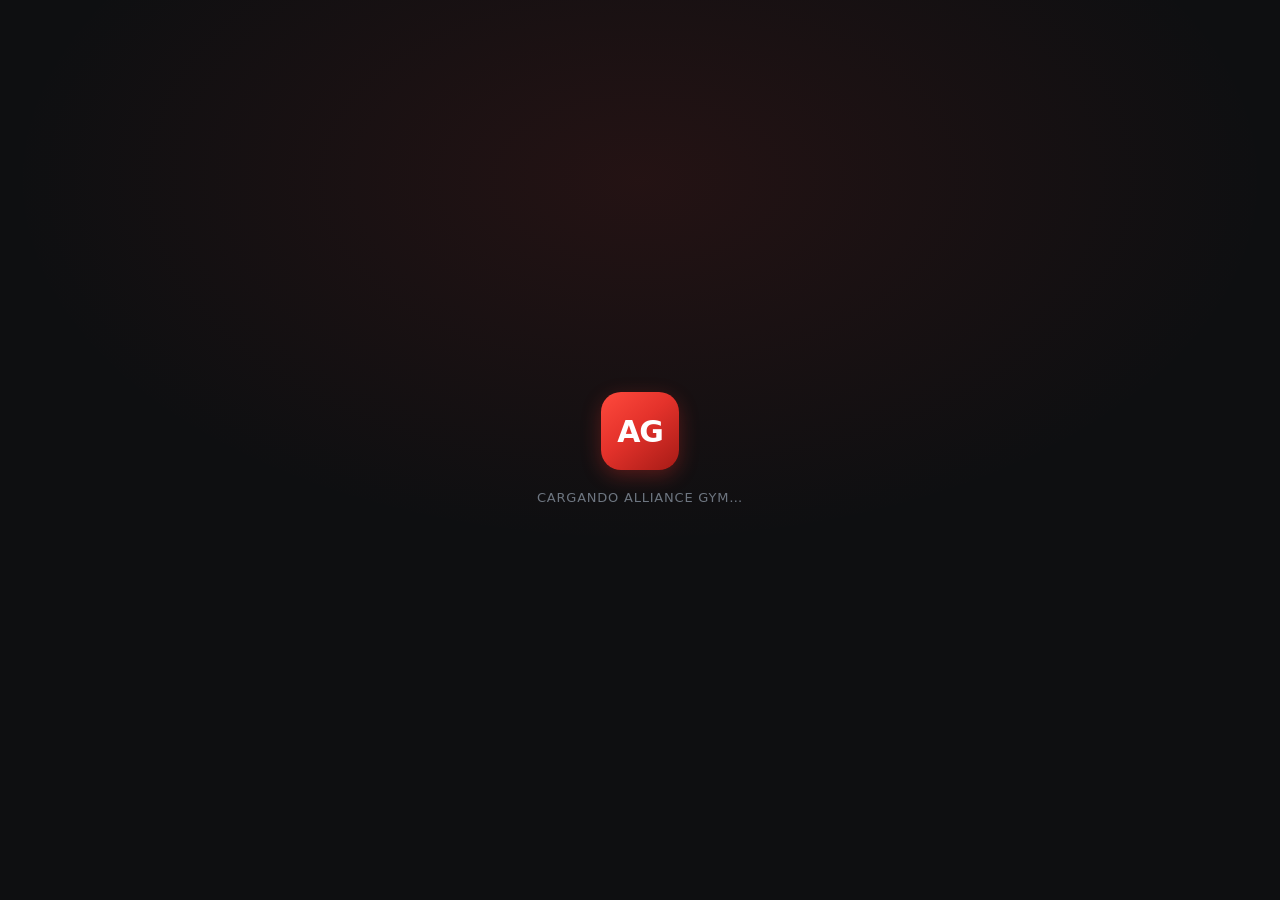
==== index.html @ dfa065f7 "Núcleo del sistema Alliance Gym Base del ecosistema de gestión del gimnasio: - Diseño completo (tema" ====
<!doctype html>
<html lang="es" data-tema="oscuro">
<head>
  <meta charset="utf-8">
  <meta name="viewport" content="width=device-width, initial-scale=1, viewport-fit=cover">
  <meta name="theme-color" content="#111214">
  <meta name="description" content="Sistema de gestión integral para Alliance Gym: socios, coaches, pagos, mediciones, rutinas y nutrición.">
  <title>Alliance Gym · Sistema de Gestión</title>
  <link rel="icon" href="assets/favicon.svg" type="image/svg+xml">
  <link rel="stylesheet" href="css/styles.css">
</head>
<body>

  <!-- Contenedor único: aquí se pinta el login o el shell de la app -->
  <div id="app">
    <div class="boot">
      <div class="boot-logo">AG</div>
      <p>Cargando Alliance Gym…</p>
    </div>
  </div>

  <!-- Capas globales -->
  <div class="toast-wrap" id="toasts" role="status" aria-live="polite"></div>
  <div id="modales"></div>

  <!-- ===== Núcleo ===== -->
  <script src="js/core/utils.js"></script>
  <script src="js/core/icons.js"></script>
  <script src="js/core/calc.js"></script>
  <script src="js/core/charts.js"></script>
  <script src="js/core/db.js"></script>

  <!-- ===== Catálogos ===== -->
  <script src="js/data/exercises.js"></script>
  <script src="js/data/foods.js"></script>
  <script src="js/data/seed.js"></script>

  <!-- ===== Sesión y navegación ===== -->
  <script src="js/core/auth.js"></script>
  <script src="js/core/router.js"></script>

  <!-- ===== Módulos de gestión ===== -->
  <script src="js/modules/socios.js"></script>
  <script src="js/modules/pagos.js"></script>
  <script src="js/modules/mediciones.js"></script>
  <script src="js/modules/ejercicios.js"></script>
  <script src="js/modules/rutinas.js"></script>
  <script src="js/modules/nutricion.js"></script>
  <script src="js/modules/coaches.js"></script>
  <script src="js/modules/calificaciones.js"></script>
  <script src="js/modules/asistencia.js"></script>
  <script src="js/modules/clases.js"></script>
  <script src="js/modules/avisos.js"></script>
  <script src="js/modules/reportes.js"></script>
  <script src="js/modules/config.js"></script>

  <!-- ===== Paneles por rol ===== -->
  <script src="js/views/login.js"></script>
  <script src="js/views/socio_inicio.js"></script>
  <script src="js/views/socio_progreso.js"></script>
  <script src="js/views/socio_rutina.js"></script>
  <script src="js/views/socio_nutricion.js"></script>
  <script src="js/views/socio_pagos.js"></script>
  <script src="js/views/socio_calificar.js"></script>
  <script src="js/views/socio_perfil.js"></script>
  <script src="js/views/coach.js"></script>
  <script src="js/views/director.js"></script>

  <!-- ===== Arranque ===== -->
  <script src="js/app.js"></script>
</body>
</html>
---- css/styles.css ----
@charset "UTF-8";
/* =============================================================================
   ALLIANCE GYM — Hoja de estilos única del sistema
   -----------------------------------------------------------------------------
   Identidad: escudo negro/carbón con rojo intenso y tipografía condensada.
   Sin fuentes remotas, sin @import, sin URLs externas: todo autocontenido
   para que la app funcione abriendo index.html con doble clic (file://).

   Índice
     01. Reset y cimientos
     02. Variables de tema (oscuro / claro)
     03. Tipografía base y accesibilidad
     04. Barras de desplazamiento y selección
     05. Pantalla de arranque (.boot)
     06. Shell: sidebar, topbar, contenido
     07. Pantalla de acceso (login)
     08. Layout de página y grillas
     09. Tarjetas
     10. KPIs
     11. Botones
     12. Formularios
     13. Tablas
     14. Insignias, chips y píldoras
     15. Avatares
     16. Pestañas
     17. Progreso: barras y anillos
     18. Listas
     19. Estados: vacío, cargando, esqueleto
     20. Modales
     21. Notificaciones flotantes (toasts)
     22. Estrellas de calificación
     23. Línea de tiempo
     24. Tarjetas seleccionables (radio-cards)
     25. Gráficas SVG
     26. Utilidades
     27. Adaptación a pantallas pequeñas
     28. Impresión
     29. Movimiento reducido
   ============================================================================= */


/* =============================================================================
   01. RESET Y CIMIENTOS
   ============================================================================= */

*,
*::before,
*::after { box-sizing: border-box; }

html {
  -webkit-text-size-adjust: 100%;
  text-size-adjust: 100%;
  scroll-behavior: smooth;
}

body,
h1, h2, h3, h4, h5, h6,
p, figure, blockquote, dl, dd,
ul, ol, fieldset, legend {
  margin: 0;
  padding: 0;
}

ul, ol { list-style: none; }

img, svg, video, canvas {
  display: block;
  max-width: 100%;
}

button, input, select, textarea {
  font: inherit;
  color: inherit;
}

button { background: none; border: 0; }

a { color: inherit; text-decoration: none; }

table { border-collapse: collapse; border-spacing: 0; }

fieldset { border: 0; }

hr {
  border: 0;
  border-top: 1px solid var(--borde);
  margin: 16px 0;
}


/* =============================================================================
   02. VARIABLES DE TEMA
   ============================================================================= */

:root {
  /* --- Marca --- */
  --rojo:          #E4322B;
  --rojo-2:        #FF4A3D;
  --rojo-oscuro:   #A61B16;
  --rojo-rgb:      228, 50, 43;
  --acento:        #E4322B;

  /* --- Superficies (tema oscuro) --- */
  --negro:         #0E0F11;
  --carbon:        #16181C;
  --carbon-2:      #1A1D22;
  --panel:         #1D2025;
  --panel-2:       #24272E;

  /* --- Bordes --- */
  --borde:         #2B2F36;
  --borde-2:       #3A404A;

  /* --- Texto --- */
  --texto:         #F2F3F5;
  --texto-2:       #A8AEB8;
  --texto-3:       #6E7681;

  /* --- Semánticos --- */
  --ok:            #22C55E;
  --warn:          #F59E0B;
  --error:         #EF4444;
  --info:          #3B82F6;

  /* --- Tintes suaves (fondos de badges, filas, avisos) --- */
  --ok-bg:         rgba(34, 197, 94, .14);
  --warn-bg:       rgba(245, 158, 11, .14);
  --error-bg:      rgba(239, 68, 68, .14);
  --info-bg:       rgba(59, 130, 246, .14);
  --rojo-bg:       rgba(228, 50, 43, .14);
  --neutro-bg:     rgba(168, 174, 184, .12);

  /* --- Sombras --- */
  --sombra:        0 1px 2px rgba(0, 0, 0, .30), 0 4px 14px rgba(0, 0, 0, .28);
  --sombra-lg:     0 8px 24px rgba(0, 0, 0, .38), 0 24px 60px rgba(0, 0, 0, .46);
  --sombra-rojo:   0 6px 20px rgba(228, 50, 43, .32);

  /* --- Formas --- */
  --radio:         14px;
  --radio-sm:      10px;
  --radio-lg:      20px;
  --radio-full:    999px;

  /* --- Movimiento --- */
  --trans:         180ms cubic-bezier(.4, 0, .2, 1);
  --trans-lento:   320ms cubic-bezier(.4, 0, .2, 1);

  /* --- Medidas del shell --- */
  --sidebar-w:     250px;
  --topbar-h:      62px;
  --pad-vista:     24px;

  /* --- Tipografías (100% locales) --- */
  --fuente: system-ui, -apple-system, "Segoe UI", Roboto, "Helvetica Neue",
            Arial, "Noto Sans", sans-serif;
  --fuente-mono: ui-monospace, "Cascadia Mono", "Segoe UI Mono", Consolas,
            "Roboto Mono", "SFMono-Regular", Menlo, monospace;

  /* --- Paleta para gráficas SVG (AG.Charts) --- */
  --grid:          rgba(168, 174, 184, .16);
  --eje:           #6E7681;
  --chart-1:       #E4322B;
  --chart-2:       #3B82F6;
  --chart-3:       #22C55E;
  --chart-4:       #F59E0B;
  --chart-5:       #A855F7;
  --chart-6:       #06B6D4;
  --chart-7:       #EC4899;
  --chart-8:       #84CC16;

  color-scheme: dark;
}

/* ------------------------- Tema claro ------------------------- */
[data-tema="claro"] {
  --rojo:          #E4322B;
  --rojo-2:        #FF4A3D;
  --rojo-oscuro:   #A61B16;
  --acento:        #D42921;

  --negro:         #EDEFF3;   /* fondo general de la aplicación */
  --carbon:        #FFFFFF;   /* sidebar y topbar */
  --carbon-2:      #F5F6F8;   /* superficies de hover */
  --panel:         #FFFFFF;   /* tarjetas */
  --panel-2:       #F5F6F8;   /* superficies anidadas e inputs */

  --borde:         #DEE2E9;
  --borde-2:       #C3CAD5;

  --texto:         #14161A;
  --texto-2:       #545C68;
  --texto-3:       #838C99;

  --ok:            #16A34A;
  --warn:          #C2740B;
  --error:         #DC2626;
  --info:          #2563EB;

  --ok-bg:         rgba(22, 163, 74, .12);
  --warn-bg:       rgba(194, 116, 11, .13);
  --error-bg:      rgba(220, 38, 38, .11);
  --info-bg:       rgba(37, 99, 235, .11);
  --rojo-bg:       rgba(228, 50, 43, .10);
  --neutro-bg:     rgba(84, 92, 104, .09);

  --sombra:        0 1px 2px rgba(16, 22, 34, .06), 0 4px 14px rgba(16, 22, 34, .07);
  --sombra-lg:     0 10px 26px rgba(16, 22, 34, .12), 0 26px 60px rgba(16, 22, 34, .14);
  --sombra-rojo:   0 6px 18px rgba(228, 50, 43, .26);

  /* Forma y movimiento: idénticos al tema oscuro, se declaran para que el
     contrato quede completo en ambos temas. */
  --radio:         14px;
  --radio-sm:      10px;
  --radio-lg:      20px;
  --radio-full:    999px;
  --trans:         180ms cubic-bezier(.4, 0, .2, 1);
  --trans-lento:   320ms cubic-bezier(.4, 0, .2, 1);

  --grid:          rgba(20, 22, 26, .10);
  --eje:           #838C99;
  --chart-1:       #E4322B;
  --chart-2:       #2563EB;
  --chart-3:       #16A34A;
  --chart-4:       #C2740B;
  --chart-5:       #9333EA;
  --chart-6:       #0891B2;
  --chart-7:       #DB2777;
  --chart-8:       #65A30D;

  color-scheme: light;
}


/* =============================================================================
   03. TIPOGRAFÍA BASE Y ACCESIBILIDAD
   ============================================================================= */

html, body { height: 100%; }

body {
  font-family: var(--fuente);
  font-size: 14px;
  line-height: 1.5;
  color: var(--texto);
  background: var(--negro);
  -webkit-font-smoothing: antialiased;
  -moz-osx-font-smoothing: grayscale;
  overflow-wrap: break-word;
  transition: background var(--trans), color var(--trans);
}

h1, h2, h3, h4, h5, h6 {
  font-weight: 800;
  letter-spacing: -.02em;
  line-height: 1.2;
  color: var(--texto);
}

h1 { font-size: 26px; }
h2 { font-size: 21px; }
h3 { font-size: 17px; }
h4 { font-size: 15px; }
h5 { font-size: 13px; }
h6 { font-size: 12px; }

b, strong { font-weight: 700; }

small { font-size: 12px; }

code, kbd, pre, samp { font-family: var(--fuente-mono); font-size: .92em; }

kbd {
  background: var(--panel-2);
  border: 1px solid var(--borde);
  border-bottom-width: 2px;
  border-radius: 6px;
  padding: 1px 6px;
  font-size: 11px;
}

/* Enfoque accesible visible en todo elemento interactivo */
:focus { outline: none; }

:focus-visible {
  outline: 2px solid var(--rojo-2);
  outline-offset: 2px;
  border-radius: 4px;
}

.btn:focus-visible,
.btn-icono:focus-visible,
.nav-item:focus-visible,
.tab:focus-visible,
.chip:focus-visible,
.list-item:focus-visible,
.radio-card:focus-within {
  outline: 2px solid var(--rojo-2);
  outline-offset: 2px;
}

.input:focus-visible,
.select:focus-visible,
.textarea:focus-visible { outline: none; }

/* Salto al contenido para lectores de pantalla */
.solo-lectores {
  position: absolute !important;
  width: 1px; height: 1px;
  padding: 0; margin: -1px;
  overflow: hidden;
  clip: rect(0, 0, 0, 0);
  white-space: nowrap;
  border: 0;
}


/* =============================================================================
   04. BARRAS DE DESPLAZAMIENTO Y SELECCIÓN
   ============================================================================= */

* {
  scrollbar-width: thin;
  scrollbar-color: var(--borde-2) transparent;
}

::-webkit-scrollbar { width: 10px; height: 10px; }
::-webkit-scrollbar-track { background: transparent; }

::-webkit-scrollbar-thumb {
  background: var(--borde-2);
  border-radius: var(--radio-full);
  border: 2px solid transparent;
  background-clip: padding-box;
}

::-webkit-scrollbar-thumb:hover {
  background: var(--texto-3);
  background-clip: padding-box;
}

::-webkit-scrollbar-corner { background: transparent; }

::selection {
  background: rgba(var(--rojo-rgb), .38);
  color: #fff;
}

::placeholder { color: var(--texto-3); opacity: 1; }


/* =============================================================================
   05. PANTALLA DE ARRANQUE
   ============================================================================= */

.boot {
  min-height: 100vh;
  display: flex;
  flex-direction: column;
  align-items: center;
  justify-content: center;
  gap: 18px;
  background:
    radial-gradient(900px 520px at 50% 20%, rgba(var(--rojo-rgb), .10), transparent 70%),
    var(--negro);
  color: var(--texto-2);
}

.boot p {
  font-size: 13px;
  letter-spacing: .06em;
  text-transform: uppercase;
  color: var(--texto-3);
  animation: pulso 1.6s ease-in-out infinite;
}

.boot-logo {
  width: 78px;
  height: 78px;
  display: grid;
  place-items: center;
  border-radius: var(--radio-lg);
  background: linear-gradient(140deg, var(--rojo-2), var(--rojo) 45%, var(--rojo-oscuro));
  color: #fff;
  font-size: 30px;
  font-weight: 800;
  letter-spacing: -.04em;
  box-shadow: var(--sombra-rojo);
  position: relative;
  overflow: hidden;
}

.boot-logo::after {
  content: '';
  position: absolute;
  inset: 0;
  background: linear-gradient(115deg, transparent 42%, rgba(255, 255, 255, .28) 50%, transparent 58%);
  transform: translateX(-120%);
  animation: brillo 2.2s ease-in-out infinite;
}

@keyframes pulso {
  0%, 100% { opacity: .55; }
  50%      { opacity: 1; }
}

@keyframes brillo {
  0%   { transform: translateX(-120%); }
  60%  { transform: translateX(120%); }
  100% { transform: translateX(120%); }
}


/* =============================================================================
   06. SHELL: SIDEBAR + TOPBAR + CONTENIDO
   ============================================================================= */

#app { min-height: 100vh; }

.app-shell { display: block; }

.shell {
  min-height: 100vh;
  background: var(--negro);
}

/* ---------------------------- Sidebar ---------------------------- */

.sidebar {
  position: fixed;
  inset: 0 auto 0 0;
  width: var(--sidebar-w);
  z-index: 60;
  display: flex;
  flex-direction: column;
  background: var(--carbon);
  border-right: 1px solid var(--borde);
  transition: transform var(--trans-lento);
}

.sidebar::after {
  /* Filo rojo tenue que refuerza la marca */
  content: '';
  position: absolute;
  top: 0; right: -1px; bottom: 0;
  width: 2px;
  background: linear-gradient(180deg, var(--rojo) 0%, transparent 38%);
  opacity: .65;
  pointer-events: none;
}

.sidebar-logo {
  display: flex;
  align-items: center;
  gap: 11px;
  padding: 16px 16px 15px;
  min-height: var(--topbar-h);
  border-bottom: 1px solid var(--borde);
}

.logo-escudo {
  flex: 0 0 auto;
  width: 42px;
  height: 42px;
  display: grid;
  place-items: center;
  border-radius: 12px;
  background: linear-gradient(140deg, var(--rojo-2), var(--rojo) 48%, var(--rojo-oscuro));
  color: #fff;
  box-shadow: var(--sombra-rojo);
  position: relative;
  overflow: hidden;
}

.logo-escudo::before {
  content: '';
  position: absolute;
  inset: 0;
  background: linear-gradient(120deg, transparent 55%, rgba(0, 0, 0, .22) 100%);
}

.logo-escudo svg { position: relative; z-index: 1; }
.logo-escudo svg path,
.logo-escudo svg circle,
.logo-escudo svg rect { stroke: currentColor; }

.logo-txt { min-width: 0; display: flex; flex-direction: column; }

.logo-txt b {
  display: block;
  font-size: 15px;
  font-weight: 800;
  letter-spacing: .02em;
  text-transform: uppercase;
  color: var(--texto);
  white-space: nowrap;
  overflow: hidden;
  text-overflow: ellipsis;
}

.logo-txt span {
  display: block;
  font-size: 10.5px;
  letter-spacing: .10em;
  text-transform: uppercase;
  color: var(--texto-3);
  white-space: nowrap;
  overflow: hidden;
  text-overflow: ellipsis;
}

/* ------------------------------ Navegación ------------------------------ */

.nav {
  flex: 1 1 auto;
  min-height: 0;
  overflow-y: auto;
  overscroll-behavior: contain;
  padding: 12px 10px 18px;
  display: flex;
  flex-direction: column;
  gap: 2px;
}

.nav-grupo {
  margin: 14px 0 6px;
  padding: 0 8px;
  font-size: 10px;
  font-weight: 800;
  letter-spacing: .14em;
  text-transform: uppercase;
  color: var(--texto-3);
}

.nav-grupo:first-child { margin-top: 2px; }

.nav-item {
  display: flex;
  align-items: center;
  gap: 11px;
  padding: 9px 11px;
  border-radius: var(--radio-sm);
  color: var(--texto-2);
  font-size: 13.5px;
  font-weight: 600;
  cursor: pointer;
  position: relative;
  transition: background var(--trans), color var(--trans);
}

.nav-item svg {
  flex: 0 0 auto;
  width: 19px;
  height: 19px;
  opacity: .85;
  transition: opacity var(--trans), color var(--trans);
}

.nav-item span,
.nav-item .nav-txt {
  min-width: 0;
  overflow: hidden;
  text-overflow: ellipsis;
  white-space: nowrap;
}

.nav-item:hover {
  background: var(--carbon-2);
  color: var(--texto);
}

.nav-item:hover svg { opacity: 1; }

.nav-item.active {
  background: linear-gradient(90deg, rgba(var(--rojo-rgb), .20), rgba(var(--rojo-rgb), .05));
  color: var(--texto);
}

.nav-item.active svg { color: var(--rojo-2); opacity: 1; }

.nav-item.active::before {
  content: '';
  position: absolute;
  left: -10px;
  top: 50%;
  transform: translateY(-50%);
  width: 3px;
  height: 22px;
  border-radius: 0 3px 3px 0;
  background: var(--rojo);
}

.nav-item .nav-contador {
  margin-left: auto;
  min-width: 20px;
  height: 19px;
  padding: 0 6px;
  border-radius: var(--radio-full);
  background: var(--rojo);
  color: #fff;
  font-size: 10.5px;
  font-weight: 800;
  display: inline-grid;
  place-items: center;
}

/* -------------------------- Pie del sidebar -------------------------- */

.sidebar-pie {
  flex: 0 0 auto;
  padding: 12px;
  border-top: 1px solid var(--borde);
  background: var(--carbon);
  display: flex;
  flex-direction: column;
  gap: 10px;
}

.sidebar-user {
  display: flex;
  align-items: center;
  gap: 10px;
  padding: 8px;
  border-radius: var(--radio-sm);
  background: var(--panel-2);
  border: 1px solid var(--borde);
}

.su-txt { min-width: 0; display: flex; flex-direction: column; line-height: 1.3; }

.su-txt b {
  font-size: 13px;
  font-weight: 700;
  color: var(--texto);
  white-space: nowrap;
  overflow: hidden;
  text-overflow: ellipsis;
}

.su-txt span {
  font-size: 10.5px;
  letter-spacing: .08em;
  text-transform: uppercase;
  color: var(--texto-3);
  white-space: nowrap;
  overflow: hidden;
  text-overflow: ellipsis;
}

/* ------------------------------- Principal ------------------------------- */

.principal {
  margin-left: var(--sidebar-w);
  min-height: 100vh;
  min-width: 0;
  display: flex;
  flex-direction: column;
  background: var(--negro);
}

.topbar {
  position: sticky;
  top: 0;
  z-index: 40;
  min-height: var(--topbar-h);
  display: flex;
  align-items: center;
  gap: 12px;
  padding: 0 var(--pad-vista);
  background: color-mix(in srgb, var(--carbon) 88%, transparent);
  backdrop-filter: saturate(160%) blur(12px);
  -webkit-backdrop-filter: saturate(160%) blur(12px);
  border-bottom: 1px solid var(--borde);
}

@supports not (background: color-mix(in srgb, red 50%, blue)) {
  .topbar { background: var(--carbon); }
}

.topbar-titulo {
  flex: 1 1 auto;
  min-width: 0;
  font-size: 17px;
  font-weight: 800;
  letter-spacing: -.015em;
  color: var(--texto);
  white-space: nowrap;
  overflow: hidden;
  text-overflow: ellipsis;
}

.topbar-acciones {
  flex: 0 0 auto;
  display: flex;
  align-items: center;
  gap: 6px;
}

.topbar-user {
  display: flex;
  align-items: center;
  margin-left: 4px;
  padding-left: 10px;
  border-left: 1px solid var(--borde);
}

.punto-notif {
  position: absolute;
  top: 7px;
  right: 7px;
  width: 8px;
  height: 8px;
  border-radius: 50%;
  background: var(--rojo);
  box-shadow: 0 0 0 2px var(--carbon);
  animation: latido 2s ease-in-out infinite;
}

@keyframes latido {
  0%, 100% { transform: scale(1);    opacity: 1; }
  50%      { transform: scale(1.25); opacity: .75; }
}

.contenido {
  flex: 1 1 auto;
  min-width: 0;
  padding: 20px var(--pad-vista) 56px;
  animation: entradaVista 260ms ease both;
}

@keyframes entradaVista {
  from { opacity: 0; transform: translateY(8px); }
  to   { opacity: 1; transform: none; }
}

/* ------------------------------- Backdrop ------------------------------- */

.backdrop-nav {
  position: fixed;
  inset: 0;
  z-index: 55;
  background: rgba(0, 0, 0, .58);
  backdrop-filter: blur(2px);
  -webkit-backdrop-filter: blur(2px);
  opacity: 0;
  visibility: hidden;
  transition: opacity var(--trans), visibility var(--trans);
}

.backdrop-nav.visible { opacity: 1; visibility: visible; }


/* =============================================================================
   07. PANTALLA DE ACCESO (LOGIN)
   ============================================================================= */

.app-login { min-height: 100vh; }

.login-wrap {
  min-height: 100vh;
  display: grid;
  grid-template-columns: minmax(0, 1fr) minmax(0, 1fr);
  background: var(--negro);
}

/* --- Columna del formulario --- */
.login-panel {
  display: flex;
  flex-direction: column;
  justify-content: center;
  gap: 22px;
  padding: 48px clamp(20px, 6vw, 72px);
  background:
    radial-gradient(700px 420px at 15% 0%, rgba(var(--rojo-rgb), .10), transparent 65%),
    var(--carbon);
  overflow-y: auto;
}

.login-brand {
  display: flex;
  align-items: center;
  gap: 13px;
}

.login-emblema {
  flex: 0 0 auto;
  width: 58px;
  height: 58px;
  display: grid;
  place-items: center;
  border-radius: 16px;
  background: linear-gradient(140deg, var(--rojo-2), var(--rojo) 48%, var(--rojo-oscuro));
  color: #fff;
  font-size: 22px;
  font-weight: 800;
  letter-spacing: -.03em;
  box-shadow: var(--sombra-rojo);
  position: relative;
  overflow: hidden;
}

.login-emblema::before {
  content: '';
  position: absolute;
  inset: 0;
  background: linear-gradient(118deg, transparent 52%, rgba(0, 0, 0, .25) 100%);
}

.login-emblema svg { position: relative; z-index: 1; }

.login-brand h1 {
  font-size: clamp(22px, 3vw, 28px);
  font-weight: 800;
  letter-spacing: .01em;
  text-transform: uppercase;
  line-height: 1.1;
}

.login-brand p,
.login-brand span {
  display: block;
  font-size: 11px;
  letter-spacing: .16em;
  text-transform: uppercase;
  color: var(--texto-3);
  margin-top: 3px;
}

.login-form {
  display: flex;
  flex-direction: column;
  gap: 14px;
  max-width: 400px;
  width: 100%;
}

.login-form h2 {
  font-size: 19px;
  margin-bottom: -2px;
}

.login-form .btn-primary { margin-top: 4px; }

.login-error {
  display: flex;
  align-items: center;
  gap: 8px;
  padding: 10px 12px;
  border-radius: var(--radio-sm);
  background: var(--error-bg);
  border: 1px solid rgba(239, 68, 68, .35);
  color: var(--error);
  font-size: 13px;
  font-weight: 600;
  animation: temblor 380ms ease;
}

@keyframes temblor {
  0%, 100% { transform: translateX(0); }
  20%      { transform: translateX(-6px); }
  40%      { transform: translateX(5px); }
  60%      { transform: translateX(-3px); }
  80%      { transform: translateX(2px); }
}

/* --- Cuentas de demostración --- */
.login-demo {
  max-width: 400px;
  width: 100%;
  border-top: 1px dashed var(--borde);
  padding-top: 16px;
  display: flex;
  flex-direction: column;
  gap: 8px;
}

.login-demo > p,
.login-demo > .login-demo-titulo {
  font-size: 10.5px;
  font-weight: 800;
  letter-spacing: .14em;
  text-transform: uppercase;
  color: var(--texto-3);
}

.demo-cuenta {
  display: flex;
  align-items: center;
  gap: 10px;
  width: 100%;
  text-align: left;
  padding: 9px 11px;
  border-radius: var(--radio-sm);
  border: 1px solid var(--borde);
  background: var(--panel-2);
  color: var(--texto-2);
  font-size: 12.5px;
  cursor: pointer;
  transition: border-color var(--trans), background var(--trans), transform var(--trans), color var(--trans);
}

.demo-cuenta:hover {
  border-color: var(--rojo);
  background: var(--rojo-bg);
  color: var(--texto);
  transform: translateX(3px);
}

.demo-cuenta b {
  color: var(--texto);
  font-weight: 700;
  min-width: 74px;
}

.demo-cuenta span { color: var(--texto-3); }

.demo-cuenta .avatar { flex: 0 0 auto; }

/* --- Columna decorativa --- */
.login-arte {
  position: relative;
  overflow: hidden;
  display: flex;
  flex-direction: column;
  justify-content: flex-end;
  gap: 12px;
  padding: 56px clamp(28px, 5vw, 64px);
  color: #fff;
  background:
    radial-gradient(760px 620px at 78% 12%, rgba(var(--rojo-rgb), .55), transparent 62%),
    linear-gradient(150deg, #1B1D22 0%, #101114 46%, #0A0B0D 100%);
  isolation: isolate;
}

/* Patrón geométrico: franjas diagonales en CSS puro */
.login-arte::before {
  content: '';
  position: absolute;
  inset: -20%;
  z-index: -2;
  background:
    repeating-linear-gradient(115deg,
      rgba(255, 255, 255, .045) 0 2px,
      transparent 2px 46px),
    repeating-linear-gradient(65deg,
      rgba(var(--rojo-rgb), .16) 0 3px,
      transparent 3px 120px);
  transform: rotate(-4deg);
}

/* Cuñas rojas superpuestas, como en el escudo del logo */
.login-arte::after {
  content: '';
  position: absolute;
  right: -18%;
  top: -14%;
  width: 78%;
  height: 128%;
  z-index: -1;
  background: linear-gradient(155deg,
    rgba(var(--rojo-rgb), .95) 0%,
    rgba(var(--rojo-rgb), .55) 42%,
    rgba(166, 27, 22, 0) 78%);
  clip-path: polygon(38% 0%, 100% 0%, 62% 100%, 0% 100%);
  opacity: .55;
  filter: blur(.4px);
}

.login-arte h2 {
  position: relative;
  font-size: clamp(30px, 4.4vw, 52px);
  line-height: 1.02;
  letter-spacing: -.03em;
  text-transform: uppercase;
  text-shadow: 0 6px 28px rgba(0, 0, 0, .55);
}

.login-arte h2 em {
  font-style: normal;
  color: var(--rojo-2);
  text-shadow: 0 0 24px rgba(var(--rojo-rgb), .55);
}

.login-arte p {
  position: relative;
  max-width: 46ch;
  color: rgba(255, 255, 255, .78);
  font-size: 14.5px;
}

.login-arte .login-arte-datos {
  position: relative;
  display: flex;
  flex-wrap: wrap;
  gap: 10px 26px;
  margin-top: 12px;
  padding-top: 18px;
  border-top: 1px solid rgba(255, 255, 255, .14);
}

.login-arte .login-arte-datos div b {
  display: block;
  font-size: 22px;
  font-weight: 800;
  letter-spacing: -.02em;
}

.login-arte .login-arte-datos div span {
  font-size: 10.5px;
  letter-spacing: .14em;
  text-transform: uppercase;
  color: rgba(255, 255, 255, .6);
}

[data-tema="claro"] .login-arte { color: #fff; }


/* =============================================================================
   08. LAYOUT DE PÁGINA Y GRILLAS
   ============================================================================= */

.page {
  display: flex;
  flex-direction: column;
  gap: 18px;
  max-width: 1560px;
  margin: 0 auto;
  width: 100%;
}

.page-head {
  display: flex;
  align-items: flex-end;
  justify-content: space-between;
  gap: 14px;
  flex-wrap: wrap;
}

.page-title {
  font-size: clamp(20px, 2.4vw, 26px);
  font-weight: 800;
  letter-spacing: -.025em;
  color: var(--texto);
  display: flex;
  align-items: center;
  gap: 10px;
}

.page-title svg { color: var(--rojo); }

.page-sub {
  margin-top: 3px;
  font-size: 13px;
  color: var(--texto-2);
  max-width: 76ch;
}

.page-acciones {
  display: flex;
  align-items: center;
  gap: 8px;
  flex-wrap: wrap;
}

/* ------------------------------- Grillas ------------------------------- */

.grid {
  display: grid;
  gap: 16px;
  grid-template-columns: 1fr;
}

.grid.g2 { grid-template-columns: repeat(2, minmax(0, 1fr)); }
.grid.g3 { grid-template-columns: repeat(3, minmax(0, 1fr)); }
.grid.g4 { grid-template-columns: repeat(4, minmax(0, 1fr)); }
.grid.g5 { grid-template-columns: repeat(5, minmax(0, 1fr)); }

.grid.gap-sm { gap: 10px; }
.grid.gap-lg { gap: 24px; }

.span2 { grid-column: span 2; }
.span3 { grid-column: span 3; }
.span-todo { grid-column: 1 / -1; }

/* Colapsos progresivos */
@media (max-width: 1400px) {
  .grid.g5 { grid-template-columns: repeat(4, minmax(0, 1fr)); }
}

@media (max-width: 1180px) {
  .grid.g4,
  .grid.g5 { grid-template-columns: repeat(3, minmax(0, 1fr)); }
}

@media (max-width: 980px) {
  .grid.g3,
  .grid.g4,
  .grid.g5 { grid-template-columns: repeat(2, minmax(0, 1fr)); }
  .span3 { grid-column: span 2; }
}

@media (max-width: 700px) {
  .grid.g2,
  .grid.g3,
  .grid.g4,
  .grid.g5 { grid-template-columns: 1fr; }
  .span2,
  .span3 { grid-column: span 1; }
}


/* =============================================================================
   09. TARJETAS
   ============================================================================= */

.card {
  position: relative;
  display: flex;
  flex-direction: column;
  min-width: 0;
  background: var(--panel);
  border: 1px solid var(--borde);
  border-radius: var(--radio);
  box-shadow: var(--sombra);
  transition: border-color var(--trans), box-shadow var(--trans), transform var(--trans);
}

.card.hover-elevar:hover {
  border-color: var(--borde-2);
  box-shadow: var(--sombra-lg);
  transform: translateY(-2px);
}

.card-head {
  display: flex;
  align-items: center;
  justify-content: space-between;
  gap: 12px;
  padding: 14px 16px;
  border-bottom: 1px solid var(--borde);
  min-height: 52px;
}

.card-head > div { min-width: 0; }

.card-title {
  font-size: 14.5px;
  font-weight: 800;
  letter-spacing: -.01em;
  color: var(--texto);
  display: flex;
  align-items: center;
  gap: 8px;
  min-width: 0;
}

.card-title svg { color: var(--rojo); flex: 0 0 auto; }

.card-sub {
  margin-top: 2px;
  font-size: 12px;
  color: var(--texto-3);
}

.card-body {
  padding: 16px;
  flex: 1 1 auto;
  min-width: 0;
}

.card-body > * + * { margin-top: 0; }

.card-foot {
  padding: 12px 16px;
  border-top: 1px solid var(--borde);
  display: flex;
  align-items: center;
  justify-content: space-between;
  gap: 10px;
  flex-wrap: wrap;
  background: var(--panel-2);
  border-radius: 0 0 var(--radio) var(--radio);
}

.card-accion {
  flex: 0 0 auto;
  display: flex;
  align-items: center;
  gap: 6px;
}

.card-plano { box-shadow: none; }
.card-suave { background: var(--panel-2); }

/* --- Tarjeta destacada con franja diagonal de marca --- */
.card-rojo {
  overflow: hidden;
  border-color: rgba(var(--rojo-rgb), .38);
}

.card-rojo > .card-head {
  position: relative;
  overflow: hidden;
  background: linear-gradient(100deg, rgba(var(--rojo-rgb), .16), rgba(var(--rojo-rgb), .02) 62%);
  border-bottom-color: rgba(var(--rojo-rgb), .30);
}

.card-rojo > .card-head::before {
  content: '';
  position: absolute;
  inset: 0;
  pointer-events: none;
  background: repeating-linear-gradient(115deg,
    rgba(var(--rojo-rgb), .22) 0 2px,
    transparent 2px 16px);
  -webkit-mask-image: linear-gradient(90deg, transparent 44%, #000 100%);
  mask-image: linear-gradient(90deg, transparent 44%, #000 100%);
  opacity: .7;
}

.card-rojo > .card-head > * { position: relative; z-index: 1; }

.card-rojo::after {
  content: '';
  position: absolute;
  top: 0; left: 0; right: 0;
  height: 3px;
  background: linear-gradient(90deg, var(--rojo-oscuro), var(--rojo) 40%, var(--rojo-2));
}

.card-rojo .card-title { color: var(--texto); }
.card-rojo .card-title svg { color: var(--rojo-2); }


/* =============================================================================
   10. KPIs
   ============================================================================= */

.kpi {
  position: relative;
  display: flex;
  align-items: center;
  gap: 14px;
  padding: 16px;
  min-width: 0;
  background: var(--panel);
  border: 1px solid var(--borde);
  border-radius: var(--radio);
  box-shadow: var(--sombra);
  overflow: hidden;
  transition: border-color var(--trans), transform var(--trans), box-shadow var(--trans);
}

.kpi:hover {
  border-color: var(--borde-2);
  transform: translateY(-2px);
  box-shadow: var(--sombra-lg);
}

.kpi::before {
  content: '';
  position: absolute;
  left: 0; top: 0; bottom: 0;
  width: 3px;
  background: var(--rojo);
  opacity: .9;
}

.kpi-icono {
  flex: 0 0 auto;
  width: 46px;
  height: 46px;
  display: grid;
  place-items: center;
  border-radius: 50%;
  background: var(--rojo-bg);
  color: var(--rojo);
  border: 1px solid rgba(var(--rojo-rgb), .26);
}

.kpi-datos { min-width: 0; display: flex; flex-direction: column; gap: 1px; }

.kpi-val {
  font-size: clamp(20px, 2.2vw, 25px);
  font-weight: 800;
  letter-spacing: -.03em;
  line-height: 1.1;
  color: var(--texto);
  font-variant-numeric: tabular-nums;
  white-space: nowrap;
  overflow: hidden;
  text-overflow: ellipsis;
}

.kpi-label {
  font-size: 10.5px;
  font-weight: 700;
  letter-spacing: .12em;
  text-transform: uppercase;
  color: var(--texto-3);
  white-space: nowrap;
  overflow: hidden;
  text-overflow: ellipsis;
}

.kpi-trend {
  display: inline-flex;
  align-items: center;
  gap: 3px;
  margin-top: 4px;
  font-size: 11.5px;
  font-weight: 700;
  color: var(--texto-2);
}

.kpi-trend svg { width: 14px; height: 14px; }
.kpi-trend.up   { color: var(--ok); }
.kpi-trend.down { color: var(--error); }
.kpi-trend.plana { color: var(--texto-3); }

/* Variantes de color del icono */
.kpi.kpi-ok    .kpi-icono { background: var(--ok-bg);    color: var(--ok);    border-color: rgba(34, 197, 94, .30); }
.kpi.kpi-warn  .kpi-icono { background: var(--warn-bg);  color: var(--warn);  border-color: rgba(245, 158, 11, .30); }
.kpi.kpi-info  .kpi-icono { background: var(--info-bg);  color: var(--info);  border-color: rgba(59, 130, 246, .30); }
.kpi.kpi-error .kpi-icono { background: var(--error-bg); color: var(--error); border-color: rgba(239, 68, 68, .30); }

.kpi.kpi-ok::before    { background: var(--ok); }
.kpi.kpi-warn::before  { background: var(--warn); }
.kpi.kpi-info::before  { background: var(--info); }
.kpi.kpi-error::before { background: var(--error); }


/* =============================================================================
   11. BOTONES
   ============================================================================= */

.btn {
  display: inline-flex;
  align-items: center;
  justify-content: center;
  gap: 7px;
  padding: 0 15px;
  height: 38px;
  border-radius: var(--radio-sm);
  border: 1px solid transparent;
  background: var(--panel-2);
  color: var(--texto);
  font-size: 13px;
  font-weight: 700;
  letter-spacing: .01em;
  white-space: nowrap;
  cursor: pointer;
  user-select: none;
  transition: background var(--trans), border-color var(--trans),
              color var(--trans), transform var(--trans), box-shadow var(--trans);
}

.btn svg { flex: 0 0 auto; width: 17px; height: 17px; }

.btn:hover { background: var(--carbon-2); }
.btn:active { transform: translateY(1px); }

.btn[disabled],
.btn:disabled,
.btn.disabled {
  opacity: .5;
  cursor: not-allowed;
  pointer-events: none;
}

/* --- Primario (marca) --- */
.btn-primary {
  background: linear-gradient(140deg, var(--rojo-2), var(--rojo) 55%, var(--rojo-oscuro));
  color: #fff;
  border-color: rgba(0, 0, 0, .18);
  box-shadow: 0 2px 10px rgba(var(--rojo-rgb), .28);
}

.btn-primary:hover {
  background: linear-gradient(140deg, #FF5C50, var(--rojo-2) 55%, var(--rojo));
  box-shadow: var(--sombra-rojo);
}

/* --- Fantasma --- */
.btn-ghost {
  background: transparent;
  color: var(--texto-2);
  border-color: transparent;
}

.btn-ghost:hover {
  background: var(--panel-2);
  color: var(--texto);
}

/* --- Contorno --- */
.btn-outline {
  background: transparent;
  color: var(--texto);
  border-color: var(--borde-2);
}

.btn-outline:hover {
  border-color: var(--rojo);
  color: var(--rojo-2);
  background: var(--rojo-bg);
}

/* --- Semánticos --- */
.btn-danger {
  background: var(--error);
  color: #fff;
  border-color: rgba(0, 0, 0, .18);
}

.btn-danger:hover { background: #DC2626; }

.btn-ok {
  background: var(--ok);
  color: #06240F;
  border-color: rgba(0, 0, 0, .16);
}

.btn-ok:hover { filter: brightness(1.08); }

[data-tema="claro"] .btn-ok { color: #fff; }

/* --- Tamaños --- */
.btn-sm {
  height: 31px;
  padding: 0 11px;
  font-size: 12px;
  gap: 5px;
  border-radius: 8px;
}

.btn-sm svg { width: 15px; height: 15px; }

.btn-lg {
  height: 46px;
  padding: 0 22px;
  font-size: 14.5px;
  border-radius: var(--radio);
}

.btn-lg svg { width: 19px; height: 19px; }

.btn-block { display: flex; width: 100%; }

/* --- Botón de icono --- */
.btn-icono {
  position: relative;
  flex: 0 0 auto;
  width: 36px;
  height: 36px;
  display: inline-flex;
  align-items: center;
  justify-content: center;
  border-radius: var(--radio-sm);
  border: 1px solid transparent;
  background: transparent;
  color: var(--texto-2);
  cursor: pointer;
  transition: background var(--trans), color var(--trans), border-color var(--trans);
}

.btn-icono:hover {
  background: var(--panel-2);
  color: var(--texto);
  border-color: var(--borde);
}

.btn-icono.peligro:hover {
  background: var(--error-bg);
  color: var(--error);
  border-color: rgba(239, 68, 68, .35);
}

.btn-icono.activo {
  background: var(--rojo-bg);
  color: var(--rojo-2);
  border-color: rgba(var(--rojo-rgb), .32);
}

.btn-icono.btn-sm { width: 30px; height: 30px; }

/* Grupo de botones segmentado */
.btn-grupo {
  display: inline-flex;
  border: 1px solid var(--borde);
  border-radius: var(--radio-sm);
  overflow: hidden;
  background: var(--panel);
}

.btn-grupo .btn {
  border-radius: 0;
  border: 0;
  border-right: 1px solid var(--borde);
  background: transparent;
}

.btn-grupo .btn:last-child { border-right: 0; }
.btn-grupo .btn.activo { background: var(--rojo-bg); color: var(--rojo-2); }


/* =============================================================================
   12. FORMULARIOS
   ============================================================================= */

.field {
  display: flex;
  flex-direction: column;
  gap: 6px;
  min-width: 0;
}

.label {
  font-size: 11px;
  font-weight: 700;
  letter-spacing: .09em;
  text-transform: uppercase;
  color: var(--texto-2);
  display: flex;
  align-items: center;
  gap: 6px;
}

.label .req { color: var(--rojo); font-weight: 800; }

.input,
.select,
.textarea {
  width: 100%;
  min-width: 0;
  padding: 0 12px;
  height: 38px;
  border-radius: var(--radio-sm);
  border: 1px solid var(--borde);
  background: var(--panel-2);
  color: var(--texto);
  font-size: 13.5px;
  transition: border-color var(--trans), box-shadow var(--trans), background var(--trans);
  appearance: none;
  -webkit-appearance: none;
}

.textarea {
  height: auto;
  min-height: 90px;
  padding: 10px 12px;
  line-height: 1.5;
  resize: vertical;
}

.input:hover,
.select:hover,
.textarea:hover { border-color: var(--borde-2); }

.input:focus,
.select:focus,
.textarea:focus {
  border-color: var(--rojo);
  box-shadow: 0 0 0 3px rgba(var(--rojo-rgb), .18);
  background: var(--panel);
}

.input[disabled],
.select[disabled],
.textarea[disabled],
.input[readonly] {
  opacity: .6;
  cursor: not-allowed;
  background: var(--carbon-2);
}

.input.error,
.select.error,
.textarea.error,
.input:invalid:not(:placeholder-shown) {
  border-color: var(--error);
  box-shadow: 0 0 0 3px rgba(239, 68, 68, .16);
}

/* Flecha del select dibujada solo con degradados (sin URL externa) */
.select {
  padding-right: 34px;
  background-image:
    linear-gradient(45deg, transparent 50%, var(--texto-2) 50%),
    linear-gradient(135deg, var(--texto-2) 50%, transparent 50%);
  background-position: calc(100% - 17px) calc(50% + 1px), calc(100% - 12px) calc(50% + 1px);
  background-size: 5px 5px, 5px 5px;
  background-repeat: no-repeat;
  cursor: pointer;
}

.select option { background: var(--panel); color: var(--texto); }

/* Inputs nativos de fecha/hora en tema oscuro */
.input[type="date"],
.input[type="month"],
.input[type="time"],
.input[type="datetime-local"] { cursor: pointer; }

:root:not([data-tema="claro"]) .input[type="date"]::-webkit-calendar-picker-indicator,
:root:not([data-tema="claro"]) .input[type="month"]::-webkit-calendar-picker-indicator,
:root:not([data-tema="claro"]) .input[type="time"]::-webkit-calendar-picker-indicator {
  filter: invert(1) brightness(.85);
  cursor: pointer;
}

.input[type="color"] {
  padding: 3px;
  height: 38px;
  cursor: pointer;
}

.input[type="range"] {
  height: 30px;
  padding: 0;
  background: transparent;
  border: 0;
  cursor: pointer;
}

.input[type="range"]::-webkit-slider-runnable-track {
  height: 6px;
  border-radius: var(--radio-full);
  background: var(--borde);
}

.input[type="range"]::-webkit-slider-thumb {
  -webkit-appearance: none;
  appearance: none;
  width: 18px;
  height: 18px;
  margin-top: -6px;
  border-radius: 50%;
  background: var(--rojo);
  border: 2px solid #fff;
  box-shadow: var(--sombra);
}

.input[type="range"]::-moz-range-track {
  height: 6px;
  border-radius: var(--radio-full);
  background: var(--borde);
}

.input[type="range"]::-moz-range-thumb {
  width: 16px;
  height: 16px;
  border-radius: 50%;
  background: var(--rojo);
  border: 2px solid #fff;
}

.help {
  font-size: 11.5px;
  color: var(--texto-3);
  line-height: 1.45;
}

.help.error { color: var(--error); font-weight: 600; }
.help.ok { color: var(--ok); font-weight: 600; }

/* Input con icono a la izquierda (buscadores) */
.input-icono {
  position: relative;
  display: flex;
  align-items: center;
  min-width: 0;
}

.input-icono > svg {
  position: absolute;
  left: 11px;
  width: 17px;
  height: 17px;
  color: var(--texto-3);
  pointer-events: none;
}

.input-icono .input { padding-left: 36px; }

/* Filas y rejillas de formulario */
.form-row {
  display: flex;
  gap: 12px;
  flex-wrap: wrap;
  align-items: flex-end;
}

.form-row > .field { flex: 1 1 180px; min-width: 0; }

.form-grid {
  display: grid;
  gap: 14px;
  grid-template-columns: repeat(auto-fit, minmax(210px, 1fr));
}

.form-grid.dos { grid-template-columns: repeat(2, minmax(0, 1fr)); }
.form-grid.tres { grid-template-columns: repeat(3, minmax(0, 1fr)); }
.form-grid .ancho-total { grid-column: 1 / -1; }

@media (max-width: 700px) {
  .form-grid,
  .form-grid.dos,
  .form-grid.tres { grid-template-columns: 1fr; }
}

/* ------------------------------- Interruptor ------------------------------- */

.switch {
  display: inline-flex;
  align-items: center;
  gap: 10px;
  cursor: pointer;
  font-size: 13.5px;
  color: var(--texto);
  user-select: none;
}

.switch input[type="checkbox"] {
  appearance: none;
  -webkit-appearance: none;
  flex: 0 0 auto;
  position: relative;
  width: 42px;
  height: 24px;
  border-radius: var(--radio-full);
  background: var(--borde);
  border: 1px solid var(--borde-2);
  cursor: pointer;
  transition: background var(--trans), border-color var(--trans);
}

.switch input[type="checkbox"]::after {
  content: '';
  position: absolute;
  top: 2px;
  left: 2px;
  width: 18px;
  height: 18px;
  border-radius: 50%;
  background: #fff;
  box-shadow: 0 1px 3px rgba(0, 0, 0, .35);
  transition: transform var(--trans);
}

.switch input[type="checkbox"]:checked {
  background: var(--rojo);
  border-color: var(--rojo-oscuro);
}

.switch input[type="checkbox"]:checked::after { transform: translateX(18px); }

.switch input[type="checkbox"]:disabled { opacity: .5; cursor: not-allowed; }

/* ------------------------------- Casillas ------------------------------- */

.check {
  display: inline-flex;
  align-items: center;
  gap: 9px;
  cursor: pointer;
  font-size: 13.5px;
  color: var(--texto);
  user-select: none;
  min-width: 0;
}

.check input[type="checkbox"],
.check input[type="radio"] {
  appearance: none;
  -webkit-appearance: none;
  flex: 0 0 auto;
  position: relative;
  width: 18px;
  height: 18px;
  border-radius: 5px;
  border: 1.5px solid var(--borde-2);
  background: var(--panel-2);
  cursor: pointer;
  transition: background var(--trans), border-color var(--trans);
}

.check input[type="radio"] { border-radius: 50%; }

.check input[type="checkbox"]:checked,
.check input[type="radio"]:checked {
  background: var(--rojo);
  border-color: var(--rojo);
}

/* Palomita dibujada con bordes (sin imágenes) */
.check input[type="checkbox"]:checked::after {
  content: '';
  position: absolute;
  left: 5px;
  top: 1px;
  width: 5px;
  height: 10px;
  border: solid #fff;
  border-width: 0 2px 2px 0;
  transform: rotate(42deg);
}

.check input[type="radio"]:checked::after {
  content: '';
  position: absolute;
  inset: 3.5px;
  border-radius: 50%;
  background: #fff;
}

.check input:disabled { opacity: .5; cursor: not-allowed; }


/* =============================================================================
   13. TABLAS
   ============================================================================= */

.table-wrap {
  width: 100%;
  max-width: 100%;
  overflow: auto;
  max-height: 70vh;
  border: 1px solid var(--borde);
  border-radius: var(--radio);
  background: var(--panel);
  -webkit-overflow-scrolling: touch;
}

.card > .table-wrap,
.card-body > .table-wrap {
  border: 0;
  border-radius: 0;
  background: transparent;
}

.table {
  width: 100%;
  min-width: 620px;
  font-size: 13px;
  border-collapse: separate;
  border-spacing: 0;
}

.table thead th {
  position: sticky;
  top: 0;
  z-index: 2;
  background: var(--carbon-2);
  color: var(--texto-2);
  text-align: left;
  font-size: 10.5px;
  font-weight: 800;
  letter-spacing: .11em;
  text-transform: uppercase;
  padding: 11px 14px;
  white-space: nowrap;
  border-bottom: 1px solid var(--borde);
}

[data-tema="claro"] .table thead th { background: #F1F3F7; }

.table tbody td {
  padding: 11px 14px;
  border-bottom: 1px solid var(--borde);
  color: var(--texto);
  vertical-align: middle;
}

.table tbody tr { transition: background var(--trans); }
.table tbody tr:hover td { background: var(--carbon-2); }
.table tbody tr:last-child td { border-bottom: 0; }

.table tbody tr.seleccionada td { background: var(--rojo-bg); }
.table tbody tr.clickable { cursor: pointer; }

.table tfoot td {
  padding: 11px 14px;
  background: var(--panel-2);
  font-weight: 700;
  border-top: 1px solid var(--borde);
}

.table .num,
.table .der {
  text-align: right;
  font-variant-numeric: tabular-nums;
}

.table .cen { text-align: center; }
.table .acciones { text-align: right; white-space: nowrap; width: 1%; }

.table .acciones .btn-icono { vertical-align: middle; }

/* Encabezado ordenable */
th.sortable {
  cursor: pointer;
  user-select: none;
  padding-right: 26px;
  position: sticky;
}

th.sortable:hover { color: var(--texto); }

th.sortable::after {
  content: '';
  position: absolute;
  right: 11px;
  top: 50%;
  margin-top: -2px;
  border: 4px solid transparent;
  border-top-color: var(--texto-3);
  opacity: .35;
  transition: opacity var(--trans), transform var(--trans);
}

th.sortable:hover::after { opacity: .7; }

th.sortable.asc::after {
  opacity: 1;
  border-top-color: var(--rojo);
  transform: rotate(180deg);
  margin-top: -6px;
}

th.sortable.desc::after {
  opacity: 1;
  border-top-color: var(--rojo);
}

/* Variante compacta */
.table-compacta { min-width: 0; font-size: 12.5px; }
.table-compacta thead th { padding: 8px 10px; font-size: 10px; }
.table-compacta tbody td { padding: 7px 10px; }
.table-compacta tfoot td { padding: 8px 10px; }

/* Variante sin bordes internos, para listas de resumen */
.table-limpia tbody td { border-bottom: 0; }
.table-limpia tbody tr:nth-child(even) td { background: var(--panel-2); }


/* =============================================================================
   14. INSIGNIAS, CHIPS Y PÍLDORAS
   ============================================================================= */

.badge {
  display: inline-flex;
  align-items: center;
  gap: 5px;
  padding: 2px 9px;
  height: 22px;
  border-radius: var(--radio-full);
  background: var(--neutro-bg);
  border: 1px solid transparent;
  color: var(--texto-2);
  font-size: 10.5px;
  font-weight: 800;
  letter-spacing: .07em;
  text-transform: uppercase;
  white-space: nowrap;
  line-height: 1;
}

.badge svg { width: 12px; height: 12px; }

.badge-ok {
  background: var(--ok-bg);
  color: var(--ok);
  border-color: rgba(34, 197, 94, .28);
}

.badge-warn {
  background: var(--warn-bg);
  color: var(--warn);
  border-color: rgba(245, 158, 11, .30);
}

.badge-danger {
  background: var(--error-bg);
  color: var(--error);
  border-color: rgba(239, 68, 68, .30);
}

.badge-info {
  background: var(--info-bg);
  color: var(--info);
  border-color: rgba(59, 130, 246, .30);
}

.badge-muted {
  background: var(--neutro-bg);
  color: var(--texto-3);
  border-color: var(--borde);
}

.badge-rojo {
  background: var(--rojo-bg);
  color: var(--rojo-2);
  border-color: rgba(var(--rojo-rgb), .32);
}

[data-tema="claro"] .badge-rojo { color: var(--rojo-oscuro); }

.badge-solido {
  background: var(--rojo);
  color: #fff;
  border-color: transparent;
}

/* ------------------------------- Chips ------------------------------- */

.chip {
  display: inline-flex;
  align-items: center;
  gap: 6px;
  padding: 0 12px;
  height: 30px;
  border-radius: var(--radio-full);
  border: 1px solid var(--borde);
  background: var(--panel-2);
  color: var(--texto-2);
  font-size: 12.5px;
  font-weight: 600;
  white-space: nowrap;
  cursor: pointer;
  user-select: none;
  transition: background var(--trans), color var(--trans), border-color var(--trans), transform var(--trans);
}

.chip svg { width: 14px; height: 14px; }

.chip:hover {
  border-color: var(--borde-2);
  color: var(--texto);
}

.chip.on {
  background: var(--rojo);
  border-color: var(--rojo-oscuro);
  color: #fff;
  box-shadow: 0 2px 8px rgba(var(--rojo-rgb), .30);
}

.chip.on:hover { background: var(--rojo-2); color: #fff; }

.chip:active { transform: scale(.97); }

.chip.chip-sm { height: 25px; padding: 0 9px; font-size: 11.5px; }

.chips {
  display: flex;
  flex-wrap: wrap;
  gap: 7px;
}

/* ------------------------------- Píldoras ------------------------------- */

.pill {
  display: inline-flex;
  align-items: center;
  gap: 6px;
  padding: 3px 11px;
  border-radius: var(--radio-full);
  background: var(--panel-2);
  border: 1px solid var(--borde);
  color: var(--texto-2);
  font-size: 12px;
  font-weight: 600;
  white-space: nowrap;
}

.pill svg { width: 13px; height: 13px; }
.pill b { color: var(--texto); font-weight: 700; }

.pill-rojo { background: var(--rojo-bg); border-color: rgba(var(--rojo-rgb), .28); color: var(--rojo-2); }
.pill-ok   { background: var(--ok-bg);   border-color: rgba(34, 197, 94, .28);  color: var(--ok); }
.pill-warn { background: var(--warn-bg); border-color: rgba(245, 158, 11, .28); color: var(--warn); }
.pill-info { background: var(--info-bg); border-color: rgba(59, 130, 246, .28); color: var(--info); }

[data-tema="claro"] .pill-rojo { color: var(--rojo-oscuro); }


/* =============================================================================
   15. AVATARES
   ============================================================================= */

.avatar {
  flex: 0 0 auto;
  width: 36px;
  height: 36px;
  display: inline-grid;
  place-items: center;
  border-radius: 50%;
  background: var(--panel-2);
  color: #fff;
  font-size: 13px;
  font-weight: 800;
  letter-spacing: .02em;
  text-transform: uppercase;
  overflow: hidden;
  user-select: none;
  border: 2px solid var(--borde);
  text-shadow: 0 1px 2px rgba(0, 0, 0, .30);
  box-shadow: inset 0 -12px 20px rgba(0, 0, 0, .16);
}

.avatar img { width: 100%; height: 100%; object-fit: cover; }

.avatar-sm {
  width: 28px;
  height: 28px;
  font-size: 10.5px;
  border-width: 1.5px;
}

.avatar-lg {
  width: 52px;
  height: 52px;
  font-size: 18px;
  border-width: 2px;
}

.avatar-xl {
  width: 84px;
  height: 84px;
  font-size: 29px;
  border-width: 3px;
}

.avatar-grupo {
  display: inline-flex;
  align-items: center;
}

.avatar-grupo .avatar {
  margin-left: -10px;
  border-color: var(--panel);
}

.avatar-grupo .avatar:first-child { margin-left: 0; }

/* Bloque persona: avatar + nombre + detalle */
.persona {
  display: flex;
  align-items: center;
  gap: 10px;
  min-width: 0;
}

.persona-txt { min-width: 0; display: flex; flex-direction: column; line-height: 1.32; }

.persona-txt b {
  font-weight: 700;
  color: var(--texto);
  white-space: nowrap;
  overflow: hidden;
  text-overflow: ellipsis;
}

.persona-txt span {
  font-size: 11.5px;
  color: var(--texto-3);
  white-space: nowrap;
  overflow: hidden;
  text-overflow: ellipsis;
}


/* =============================================================================
   16. PESTAÑAS
   ============================================================================= */

.tabs {
  display: flex;
  align-items: center;
  gap: 2px;
  border-bottom: 1px solid var(--borde);
  overflow-x: auto;
  overflow-y: hidden;
  scrollbar-width: none;
  -webkit-overflow-scrolling: touch;
}

.tabs::-webkit-scrollbar { height: 0; }

.tab {
  position: relative;
  flex: 0 0 auto;
  display: inline-flex;
  align-items: center;
  gap: 7px;
  padding: 10px 14px;
  color: var(--texto-3);
  font-size: 13px;
  font-weight: 700;
  white-space: nowrap;
  cursor: pointer;
  border-radius: var(--radio-sm) var(--radio-sm) 0 0;
  transition: color var(--trans), background var(--trans);
}

.tab svg { width: 16px; height: 16px; }

.tab:hover { color: var(--texto); background: var(--panel-2); }

.tab::after {
  content: '';
  position: absolute;
  left: 10px;
  right: 10px;
  bottom: -1px;
  height: 2.5px;
  border-radius: 3px 3px 0 0;
  background: transparent;
  transition: background var(--trans);
}

.tab.active { color: var(--texto); }
.tab.active::after { background: var(--rojo); }

.tab .badge { margin-left: 2px; }

/* Pestañas tipo "segmentos" */
.tabs-pastilla {
  border-bottom: 0;
  gap: 4px;
  padding: 4px;
  background: var(--panel-2);
  border: 1px solid var(--borde);
  border-radius: var(--radio-sm);
  display: inline-flex;
}

.tabs-pastilla .tab { border-radius: 7px; padding: 6px 12px; }
.tabs-pastilla .tab::after { display: none; }
.tabs-pastilla .tab.active { background: var(--rojo); color: #fff; }


/* =============================================================================
   17. PROGRESO: BARRAS Y ANILLOS
   ============================================================================= */

.bar {
  position: relative;
  width: 100%;
  height: 8px;
  border-radius: var(--radio-full);
  background: var(--panel-2);
  border: 1px solid var(--borde);
  overflow: hidden;
}

.bar-fill {
  display: block;
  height: 100%;
  width: 0;
  border-radius: var(--radio-full);
  background: linear-gradient(90deg, var(--rojo-oscuro), var(--rojo) 50%, var(--rojo-2));
  transition: width 700ms cubic-bezier(.22, .8, .28, 1);
  position: relative;
  overflow: hidden;
}

.bar-fill::after {
  content: '';
  position: absolute;
  inset: 0;
  background: linear-gradient(100deg, transparent 38%, rgba(255, 255, 255, .30) 50%, transparent 62%);
  transform: translateX(-100%);
  animation: barBrillo 2.4s ease-in-out infinite;
}

@keyframes barBrillo {
  0%   { transform: translateX(-100%); }
  55%  { transform: translateX(100%); }
  100% { transform: translateX(100%); }
}

.bar.bar-gruesa { height: 14px; }
.bar.bar-fina { height: 5px; }

.bar-fill.ok    { background: linear-gradient(90deg, #15803D, var(--ok)); }
.bar-fill.warn  { background: linear-gradient(90deg, #B45309, var(--warn)); }
.bar-fill.error { background: linear-gradient(90deg, #B91C1C, var(--error)); }
.bar-fill.info  { background: linear-gradient(90deg, #1D4ED8, var(--info)); }

.bar-etiqueta {
  display: flex;
  align-items: baseline;
  justify-content: space-between;
  gap: 8px;
  margin-bottom: 5px;
  font-size: 12px;
  color: var(--texto-2);
}

.bar-etiqueta b { color: var(--texto); font-variant-numeric: tabular-nums; }

/* ------------------------------- Anillo ------------------------------- */

.anillo {
  position: relative;
  display: inline-grid;
  place-items: center;
  width: 132px;
  max-width: 100%;
  margin: 0 auto;
}

.anillo svg {
  width: 100%;
  height: auto;
  overflow: visible;
}

.anillo .anillo-centro {
  position: absolute;
  inset: 0;
  display: grid;
  place-content: center;
  text-align: center;
  gap: 1px;
  pointer-events: none;
}

.anillo .anillo-val {
  font-size: 24px;
  font-weight: 800;
  letter-spacing: -.03em;
  color: var(--texto);
  font-variant-numeric: tabular-nums;
  line-height: 1;
}

.anillo .anillo-label {
  font-size: 9.5px;
  font-weight: 700;
  letter-spacing: .13em;
  text-transform: uppercase;
  color: var(--texto-3);
}

.anillo-sm { width: 84px; }
.anillo-sm .anillo-val { font-size: 16px; }
.anillo-lg { width: 180px; }
.anillo-lg .anillo-val { font-size: 34px; }

.anillos {
  display: flex;
  flex-wrap: wrap;
  gap: 18px;
  justify-content: center;
}


/* =============================================================================
   18. LISTAS
   ============================================================================= */

.list {
  display: flex;
  flex-direction: column;
  border-radius: var(--radio-sm);
  overflow: hidden;
  border: 1px solid var(--borde);
  background: var(--panel);
}

.card-body > .list { background: transparent; }

.list-item {
  display: flex;
  align-items: center;
  gap: 12px;
  padding: 11px 13px;
  border-bottom: 1px solid var(--borde);
  color: var(--texto);
  background: transparent;
  text-align: left;
  transition: background var(--trans);
  min-width: 0;
  position: relative;
}

.list-item:last-child { border-bottom: 0; }

a.list-item,
button.list-item,
.list-item.clickable { cursor: pointer; }

.list-item:hover { background: var(--carbon-2); }

.list-item-main {
  flex: 1 1 auto;
  min-width: 0;
  display: flex;
  flex-direction: column;
  gap: 2px;
  line-height: 1.35;
}

.list-item-main b {
  font-weight: 700;
  font-size: 13.5px;
  color: var(--texto);
  overflow: hidden;
  text-overflow: ellipsis;
}

.list-item-main span {
  font-size: 12px;
  color: var(--texto-2);
  overflow: hidden;
  text-overflow: ellipsis;
  display: -webkit-box;
  -webkit-line-clamp: 2;
  -webkit-box-orient: vertical;
}

.list-item-side {
  flex: 0 0 auto;
  display: flex;
  align-items: center;
  gap: 8px;
  text-align: right;
  white-space: nowrap;
  color: var(--texto-2);
}

/* Notificación sin leer */
.list-item.no-leida {
  background: rgba(var(--rojo-rgb), .07);
  padding-left: 20px;
}

.list-item.no-leida::before {
  content: '';
  position: absolute;
  left: 9px;
  top: 50%;
  transform: translateY(-50%);
  width: 7px;
  height: 7px;
  border-radius: 50%;
  background: var(--rojo);
  box-shadow: 0 0 0 3px rgba(var(--rojo-rgb), .18);
}

.list-item.no-leida:hover { background: rgba(var(--rojo-rgb), .12); }
.list-item.no-leida .list-item-main b { color: var(--texto); }

/* Lista suelta, sin marco */
.list-plana {
  border: 0;
  background: transparent;
  gap: 8px;
}

.list-plana .list-item {
  border: 1px solid var(--borde);
  border-radius: var(--radio-sm);
  background: var(--panel-2);
}


/* =============================================================================
   19. ESTADOS: VACÍO, CARGANDO, ESQUELETO
   ============================================================================= */

.empty {
  display: flex;
  flex-direction: column;
  align-items: center;
  justify-content: center;
  gap: 12px;
  padding: 44px 22px;
  text-align: center;
  color: var(--texto-3);
}

.empty-icono {
  width: 68px;
  height: 68px;
  display: grid;
  place-items: center;
  border-radius: 50%;
  background: var(--panel-2);
  border: 1px dashed var(--borde-2);
  color: var(--texto-3);
}

.empty-texto {
  font-size: 13.5px;
  color: var(--texto-2);
  max-width: 46ch;
  line-height: 1.55;
}

.empty-texto b { color: var(--texto); }

.empty .btn { margin-top: 4px; }

/* ------------------------------ Cargando ------------------------------ */

.loading {
  display: flex;
  align-items: center;
  justify-content: center;
  gap: 10px;
  padding: 34px;
  color: var(--texto-3);
  font-size: 13px;
}

.loading::before {
  content: '';
  width: 20px;
  height: 20px;
  border-radius: 50%;
  border: 2.5px solid var(--borde-2);
  border-top-color: var(--rojo);
  animation: girar 800ms linear infinite;
}

@keyframes girar { to { transform: rotate(360deg); } }

/* ------------------------------ Esqueleto ------------------------------ */

.skeleton {
  position: relative;
  overflow: hidden;
  border-radius: var(--radio-sm);
  background: var(--panel-2);
  min-height: 14px;
  color: transparent !important;
  user-select: none;
}

.skeleton::after {
  content: '';
  position: absolute;
  inset: 0;
  background: linear-gradient(90deg, transparent, rgba(255, 255, 255, .08), transparent);
  transform: translateX(-100%);
  animation: esqueleto 1.4s ease-in-out infinite;
}

[data-tema="claro"] .skeleton::after {
  background: linear-gradient(90deg, transparent, rgba(0, 0, 0, .05), transparent);
}

@keyframes esqueleto {
  100% { transform: translateX(100%); }
}

.skeleton + .skeleton { margin-top: 8px; }
.skeleton.alta { height: 90px; }
.skeleton.linea { height: 12px; }
.skeleton.corta { width: 42%; }


/* =============================================================================
   20. MODALES
   ============================================================================= */

.modal-backdrop {
  position: fixed;
  inset: 0;
  z-index: 200;
  display: flex;
  align-items: center;
  justify-content: center;
  padding: 24px;
  background: rgba(6, 7, 9, .62);
  backdrop-filter: blur(6px) saturate(120%);
  -webkit-backdrop-filter: blur(6px) saturate(120%);
  animation: aparecer 180ms ease both;
  overflow-y: auto;
  overscroll-behavior: contain;
}

[data-tema="claro"] .modal-backdrop { background: rgba(20, 24, 32, .42); }

@keyframes aparecer {
  from { opacity: 0; }
  to   { opacity: 1; }
}

.modal {
  position: relative;
  width: 100%;
  max-width: 520px;
  max-height: calc(100vh - 48px);
  display: flex;
  flex-direction: column;
  background: var(--panel);
  border: 1px solid var(--borde-2);
  border-radius: var(--radio);
  box-shadow: var(--sombra-lg);
  overflow: hidden;
  animation: subirModal 240ms cubic-bezier(.2, .9, .3, 1) both;
}

@keyframes subirModal {
  from { opacity: 0; transform: translateY(18px) scale(.97); }
  to   { opacity: 1; transform: none; }
}

.modal-lg { max-width: 720px; }
.modal-xl { max-width: 1000px; }
.modal-sm { max-width: 400px; }

.modal-head {
  flex: 0 0 auto;
  display: flex;
  align-items: center;
  justify-content: space-between;
  gap: 12px;
  padding: 15px 18px;
  border-bottom: 1px solid var(--borde);
  background: var(--panel);
  position: relative;
}

.modal-head::after {
  content: '';
  position: absolute;
  left: 0; right: 0; top: 0;
  height: 3px;
  background: linear-gradient(90deg, var(--rojo-oscuro), var(--rojo) 45%, transparent 92%);
}

.modal-head h3,
.modal-head .modal-titulo {
  font-size: 16px;
  font-weight: 800;
  letter-spacing: -.015em;
  color: var(--texto);
  min-width: 0;
  overflow: hidden;
  text-overflow: ellipsis;
}

.modal-body {
  flex: 1 1 auto;
  min-height: 0;
  overflow-y: auto;
  padding: 18px;
}

.modal-body > .list,
.modal-body > .table-wrap { margin: -2px 0; }

.modal-foot {
  flex: 0 0 auto;
  display: flex;
  align-items: center;
  justify-content: flex-end;
  gap: 8px;
  flex-wrap: wrap;
  padding: 13px 18px;
  border-top: 1px solid var(--borde);
  background: var(--panel-2);
}

.modal-foot .izquierda { margin-right: auto; }

.modal-cerrar {
  flex: 0 0 auto;
  width: 32px;
  height: 32px;
  display: grid;
  place-items: center;
  border-radius: 8px;
  color: var(--texto-3);
  cursor: pointer;
  transition: background var(--trans), color var(--trans);
}

.modal-cerrar:hover { background: var(--error-bg); color: var(--error); }

/* Bloquea el desplazamiento del fondo mientras hay un modal */
body.modal-abierto { overflow: hidden; }


/* =============================================================================
   21. NOTIFICACIONES FLOTANTES (TOASTS)
   ============================================================================= */

.toast-wrap {
  position: fixed;
  right: 18px;
  bottom: 18px;
  z-index: 300;
  display: flex;
  flex-direction: column;
  align-items: flex-end;
  gap: 10px;
  pointer-events: none;
  max-width: min(380px, calc(100vw - 32px));
}

.toast {
  pointer-events: auto;
  display: flex;
  align-items: center;
  gap: 10px;
  min-width: 230px;
  max-width: 100%;
  padding: 11px 14px;
  border-radius: var(--radio-sm);
  background: var(--panel);
  border: 1px solid var(--borde-2);
  border-left: 4px solid var(--texto-3);
  color: var(--texto);
  font-size: 13.5px;
  font-weight: 600;
  box-shadow: var(--sombra-lg);
  animation: toastEntra 260ms cubic-bezier(.2, .9, .3, 1) both;
}

.toast svg { flex: 0 0 auto; width: 18px; height: 18px; }
.toast .toast-txt { min-width: 0; }

.toast.saliendo { animation: toastSale 220ms ease forwards; }

@keyframes toastEntra {
  from { opacity: 0; transform: translateX(28px) scale(.96); }
  to   { opacity: 1; transform: none; }
}

@keyframes toastSale {
  to { opacity: 0; transform: translateX(28px) scale(.96); }
}

.toast-ok    { border-left-color: var(--ok);    }
.toast-error { border-left-color: var(--error); }
.toast-info  { border-left-color: var(--info);  }
.toast-warn  { border-left-color: var(--warn);  }

.toast-ok svg    { color: var(--ok); }
.toast-error svg { color: var(--error); }
.toast-info svg  { color: var(--info); }
.toast-warn svg  { color: var(--warn); }


/* =============================================================================
   22. ESTRELLAS DE CALIFICACIÓN
   ============================================================================= */

.stars {
  display: inline-flex;
  align-items: center;
  gap: 2px;
  line-height: 1;
}

.star {
  display: inline-grid;
  place-items: center;
  width: 18px;
  height: 18px;
  color: var(--borde-2);
  font-size: 16px;
  line-height: 1;
  transition: color var(--trans), transform var(--trans);
}

.star svg { width: 100%; height: 100%; }
.star svg * { fill: currentColor; stroke: none; }

.star.on { color: var(--warn); }
.star.media { color: var(--warn); opacity: .55; }

.stars.stars-rojas .star.on { color: var(--rojo); }

.stars-sm .star { width: 14px; height: 14px; font-size: 13px; }
.stars-lg .star { width: 28px; height: 28px; font-size: 26px; }

.stars-valor {
  margin-left: 6px;
  font-size: 12.5px;
  font-weight: 800;
  color: var(--texto);
  font-variant-numeric: tabular-nums;
}

/* Entrada editable: 5 radios que se pintan como estrellas */
.stars-input {
  display: inline-flex;
  align-items: center;
  gap: 4px;
  direction: rtl;   /* permite iluminar de derecha a izquierda con el hover */
}

.stars-input input[type="radio"] {
  appearance: none;
  -webkit-appearance: none;
  position: absolute;
  opacity: 0;
  width: 0; height: 0;
}

.stars-input label,
.stars-input .star {
  cursor: pointer;
  width: 28px;
  height: 28px;
  color: var(--borde-2);
  transition: color var(--trans), transform var(--trans);
}

.stars-input label:hover,
.stars-input label:hover ~ label,
.stars-input input:checked ~ label,
.stars-input .star:hover,
.stars-input .star:hover ~ .star,
.stars-input .star.on,
.stars-input .star.on ~ .star { color: var(--warn); }

.stars-input label:hover,
.stars-input .star:hover { transform: scale(1.14); }

.stars-input input:focus-visible + label {
  outline: 2px solid var(--rojo-2);
  outline-offset: 2px;
  border-radius: 4px;
}

/* Distribución de calificaciones (5→1) */
.dist-cal {
  display: grid;
  grid-template-columns: auto 1fr auto;
  align-items: center;
  gap: 8px 10px;
}

.dist-cal .dist-nivel {
  font-size: 12px;
  font-weight: 700;
  color: var(--texto-2);
  white-space: nowrap;
}

.dist-cal .dist-total {
  font-size: 12px;
  color: var(--texto-3);
  font-variant-numeric: tabular-nums;
  text-align: right;
}


/* =============================================================================
   23. LÍNEA DE TIEMPO
   ============================================================================= */

.timeline {
  position: relative;
  display: flex;
  flex-direction: column;
  gap: 2px;
  padding-left: 26px;
}

.timeline::before {
  content: '';
  position: absolute;
  left: 8px;
  top: 8px;
  bottom: 8px;
  width: 2px;
  border-radius: 2px;
  background: linear-gradient(180deg, var(--rojo) 0%, var(--borde) 26%, var(--borde) 100%);
}

.timeline-item {
  position: relative;
  padding: 10px 0 10px 4px;
  min-width: 0;
}

.timeline-item + .timeline-item { border-top: 1px dashed var(--borde); }

.timeline-punto {
  position: absolute;
  left: -26px;
  top: 14px;
  width: 14px;
  height: 14px;
  border-radius: 50%;
  background: var(--panel);
  border: 3px solid var(--borde-2);
  box-shadow: 0 0 0 3px var(--panel);
  transition: border-color var(--trans);
}

.timeline-item.activo .timeline-punto,
.timeline-punto.rojo  { border-color: var(--rojo); }
.timeline-punto.ok    { border-color: var(--ok); }
.timeline-punto.warn  { border-color: var(--warn); }
.timeline-punto.error { border-color: var(--error); }
.timeline-punto.info  { border-color: var(--info); }

.timeline-item .tl-fecha {
  font-size: 10.5px;
  font-weight: 800;
  letter-spacing: .10em;
  text-transform: uppercase;
  color: var(--texto-3);
}

.timeline-item .tl-titulo {
  font-size: 13.5px;
  font-weight: 700;
  color: var(--texto);
  margin-top: 2px;
}

.timeline-item .tl-cuerpo {
  font-size: 12.5px;
  color: var(--texto-2);
  margin-top: 2px;
}


/* =============================================================================
   24. TARJETAS SELECCIONABLES (RADIO-CARDS)
   ============================================================================= */

.radio-cards {
  display: grid;
  gap: 10px;
  grid-template-columns: repeat(auto-fit, minmax(150px, 1fr));
}

.radio-cards.dos  { grid-template-columns: repeat(2, minmax(0, 1fr)); }
.radio-cards.tres { grid-template-columns: repeat(3, minmax(0, 1fr)); }

.radio-card {
  position: relative;
  display: flex;
  flex-direction: column;
  align-items: flex-start;
  gap: 5px;
  padding: 13px 14px;
  border-radius: var(--radio-sm);
  border: 1.5px solid var(--borde);
  background: var(--panel-2);
  color: var(--texto-2);
  cursor: pointer;
  overflow: hidden;
  user-select: none;
  transition: border-color var(--trans), background var(--trans),
              color var(--trans), transform var(--trans), box-shadow var(--trans);
}

.radio-card input[type="radio"],
.radio-card input[type="checkbox"] {
  position: absolute;
  opacity: 0;
  width: 0;
  height: 0;
  pointer-events: none;
}

.radio-card svg {
  width: 22px;
  height: 22px;
  color: var(--texto-3);
  transition: color var(--trans);
}

.radio-card b {
  font-size: 13.5px;
  font-weight: 700;
  color: var(--texto);
  line-height: 1.25;
}

.radio-card span {
  font-size: 11.5px;
  color: var(--texto-3);
  line-height: 1.4;
}

.radio-card:hover {
  border-color: var(--borde-2);
  transform: translateY(-1px);
}

/* Estado seleccionado por clase (siempre disponible) */
.radio-card.on,
.radio-card.activo {
  border-color: var(--rojo);
  background: var(--rojo-bg);
  color: var(--texto);
  box-shadow: 0 0 0 3px rgba(var(--rojo-rgb), .14);
}

.radio-card.on svg,
.radio-card.activo svg { color: var(--rojo-2); }

.radio-card.on::after,
.radio-card.activo::after {
  content: '';
  position: absolute;
  top: -12px;
  right: -12px;
  width: 30px;
  height: 30px;
  border-radius: 50%;
  background: var(--rojo);
  opacity: .9;
}

/* Mismo estado deducido del radio interno marcado, sin necesidad de JS.
   Se declara aparte para que un motor sin :has() no invalide las reglas de
   arriba, que son las que sí dependen de una clase. */
.radio-card:has(input:checked) {
  border-color: var(--rojo);
  background: var(--rojo-bg);
  color: var(--texto);
  box-shadow: 0 0 0 3px rgba(var(--rojo-rgb), .14);
}

.radio-card:has(input:checked) svg { color: var(--rojo-2); }

.radio-card:has(input:checked)::after {
  content: '';
  position: absolute;
  top: -12px;
  right: -12px;
  width: 30px;
  height: 30px;
  border-radius: 50%;
  background: var(--rojo);
  opacity: .9;
}

.radio-card:focus-within {
  border-color: var(--rojo);
}

[data-tema="claro"] .radio-card.on svg,
[data-tema="claro"] .radio-card.activo svg { color: var(--rojo); }

[data-tema="claro"] .radio-card:has(input:checked) svg { color: var(--rojo); }


/* =============================================================================
   25. GRÁFICAS SVG (AG.Charts)
   ============================================================================= */

.chart,
.grafica {
  width: 100%;
  min-width: 0;
  overflow: hidden;
}

.chart svg,
.grafica svg {
  width: 100%;
  height: auto;
  display: block;
  overflow: visible;
}

.chart text,
.grafica text {
  font-family: var(--fuente);
  font-size: 10px;
  fill: var(--texto-3);
}

.chart .eje-linea,
.grafica .eje-linea { stroke: var(--grid); stroke-width: 1; }

.chart .barra,
.grafica .barra { transition: opacity var(--trans); }

.chart .barra:hover,
.grafica .barra:hover { opacity: .82; }

/* Leyenda de gráficas */
.leyenda {
  display: flex;
  flex-wrap: wrap;
  gap: 6px 16px;
  margin-top: 10px;
  font-size: 12px;
  color: var(--texto-2);
}

.leyenda-item {
  display: inline-flex;
  align-items: center;
  gap: 6px;
  white-space: nowrap;
}

.leyenda-color {
  width: 10px;
  height: 10px;
  border-radius: 3px;
  flex: 0 0 auto;
  background: var(--rojo);
}

/* Mapa de calor de calendario */
.cal-dia { rx: 2; transition: opacity var(--trans); }
.cal-dia:hover { opacity: .75; }


/* =============================================================================
   26. UTILIDADES
   ============================================================================= */

/* --- Disposición --- */
.stack { display: flex; flex-direction: column; gap: 16px; min-width: 0; }
.stack-sm { display: flex; flex-direction: column; gap: 8px; min-width: 0; }
.stack-lg { display: flex; flex-direction: column; gap: 24px; min-width: 0; }

.row { display: flex; align-items: center; gap: 12px; min-width: 0; }
.row-sm { display: flex; align-items: center; gap: 6px; min-width: 0; }
.row-lg { display: flex; align-items: center; gap: 20px; min-width: 0; }

.between { display: flex; align-items: center; justify-content: space-between; gap: 12px; min-width: 0; }
.center { display: flex; align-items: center; justify-content: center; gap: 8px; }
.wrap { flex-wrap: wrap; }
.flex1 { flex: 1 1 auto; min-width: 0; }
.der { margin-left: auto; }
.arriba { align-items: flex-start; }
.abajo { align-items: flex-end; }

/* --- Texto --- */
.muted { color: var(--texto-2); }
.mini { font-size: 11.5px; line-height: 1.45; }
.micro { font-size: 10.5px; letter-spacing: .09em; text-transform: uppercase; font-weight: 700; }
.bold { font-weight: 700; }
.xbold { font-weight: 800; letter-spacing: -.01em; }
.mono { font-family: var(--fuente-mono); font-variant-numeric: tabular-nums; }
.nums { font-variant-numeric: tabular-nums; }

.txt-ok { color: var(--ok); }
.txt-error { color: var(--error); }
.txt-warn { color: var(--warn); }
.txt-info { color: var(--info); }
.txt-rojo { color: var(--rojo-2); }
.txt-tenue { color: var(--texto-3); }

[data-tema="claro"] .txt-rojo { color: var(--rojo-oscuro); }

.txt-centro { text-align: center; }
.txt-der { text-align: right; }
.txt-izq { text-align: left; }
.mayus { text-transform: uppercase; letter-spacing: .08em; }

.nowrap { white-space: nowrap; }
.truncar {
  min-width: 0;
  white-space: nowrap;
  overflow: hidden;
  text-overflow: ellipsis;
}

.dos-lineas {
  display: -webkit-box;
  -webkit-line-clamp: 2;
  -webkit-box-orient: vertical;
  overflow: hidden;
}

/* --- Márgenes --- */
.mt { margin-top: 16px; }
.mt-sm { margin-top: 8px; }
.mt-lg { margin-top: 26px; }
.mb { margin-bottom: 16px; }
.mb-sm { margin-bottom: 8px; }
.mb-lg { margin-bottom: 26px; }
.m0 { margin: 0; }

/* --- Visibilidad --- */
.oculto { display: none !important; }
.invisible { visibility: hidden; }

/* .solo-escritorio no necesita regla propia en escritorio: se muestra como
   corresponda a su etiqueta. Solo se oculta en el punto de quiebre móvil. */
.solo-movil { display: none !important; }

/* --- Desplazamiento --- */
.scroll-x {
  overflow-x: auto;
  overflow-y: hidden;
  max-width: 100%;
  -webkit-overflow-scrolling: touch;
  padding-bottom: 2px;
}

.scroll-y {
  overflow-y: auto;
  max-height: 340px;
  -webkit-overflow-scrolling: touch;
}

/* --- Separadores y superficies auxiliares --- */
.sep {
  height: 1px;
  background: var(--borde);
  border: 0;
  margin: 4px 0;
}

.sep-v {
  width: 1px;
  align-self: stretch;
  background: var(--borde);
}

.caja {
  padding: 12px 14px;
  border-radius: var(--radio-sm);
  background: var(--panel-2);
  border: 1px solid var(--borde);
}

.aviso {
  display: flex;
  align-items: flex-start;
  gap: 10px;
  padding: 12px 14px;
  border-radius: var(--radio-sm);
  border: 1px solid var(--borde);
  background: var(--panel-2);
  color: var(--texto-2);
  font-size: 13px;
  line-height: 1.5;
}

.aviso svg { flex: 0 0 auto; margin-top: 1px; }
.aviso b { color: var(--texto); }

.aviso.aviso-ok    { background: var(--ok-bg);    border-color: rgba(34, 197, 94, .30);  color: var(--texto); }
.aviso.aviso-warn  { background: var(--warn-bg);  border-color: rgba(245, 158, 11, .32); color: var(--texto); }
.aviso.aviso-error { background: var(--error-bg); border-color: rgba(239, 68, 68, .32);  color: var(--texto); }
.aviso.aviso-info  { background: var(--info-bg);  border-color: rgba(59, 130, 246, .32); color: var(--texto); }
.aviso.aviso-rojo  { background: var(--rojo-bg);  border-color: rgba(var(--rojo-rgb), .34); color: var(--texto); }

.aviso.aviso-ok svg    { color: var(--ok); }
.aviso.aviso-warn svg  { color: var(--warn); }
.aviso.aviso-error svg { color: var(--error); }
.aviso.aviso-info svg  { color: var(--info); }
.aviso.aviso-rojo svg  { color: var(--rojo); }

/* Dato etiquetado (usado en fichas y recibos) */
.dato {
  display: flex;
  flex-direction: column;
  gap: 1px;
  min-width: 0;
}

.dato .dato-label {
  font-size: 10px;
  font-weight: 800;
  letter-spacing: .12em;
  text-transform: uppercase;
  color: var(--texto-3);
}

.dato .dato-val {
  font-size: 14px;
  font-weight: 700;
  color: var(--texto);
  overflow: hidden;
  text-overflow: ellipsis;
}

.datos-grid {
  display: grid;
  gap: 14px;
  grid-template-columns: repeat(auto-fit, minmax(140px, 1fr));
}

/* Comparativa inicio/fin de mes */
.comparativo {
  display: grid;
  grid-template-columns: 1fr auto 1fr;
  align-items: center;
  gap: 8px 12px;
}

.comparativo .cmp-ini,
.comparativo .cmp-fin {
  font-variant-numeric: tabular-nums;
  font-weight: 700;
}

.comparativo .cmp-flecha { color: var(--texto-3); }
.comparativo .mejor { color: var(--ok); }
.comparativo .peor { color: var(--error); }
.comparativo .igual { color: var(--texto-3); }

/* Recibo / hoja imprimible */
.hoja {
  background: var(--panel);
  border: 1px solid var(--borde);
  border-radius: var(--radio);
  padding: 26px;
  max-width: 760px;
  margin: 0 auto;
}

.hoja-head {
  display: flex;
  align-items: flex-start;
  justify-content: space-between;
  gap: 16px;
  padding-bottom: 16px;
  border-bottom: 2px solid var(--rojo);
  margin-bottom: 18px;
  flex-wrap: wrap;
}

.solo-impresion { display: none !important; }


/* =============================================================================
   27. ADAPTACIÓN A PANTALLAS PEQUEÑAS
   ============================================================================= */

@media (max-width: 1240px) {
  :root { --sidebar-w: 228px; --pad-vista: 20px; }
}

@media (max-width: 1080px) {
  .login-wrap { grid-template-columns: 1fr; }
  .login-arte {
    order: -1;
    min-height: 210px;
    padding: 28px clamp(20px, 5vw, 44px);
    justify-content: center;
  }
  .login-arte h2 { font-size: clamp(24px, 6vw, 36px); }
  .login-arte p { display: none; }
  .login-arte .login-arte-datos { display: none; }
  .login-panel { padding: 32px clamp(18px, 6vw, 44px) 44px; }
}

/* ---- Punto de quiebre del cajón lateral ---- */
@media (max-width: 900px) {
  .sidebar {
    transform: translateX(-102%);
    box-shadow: none;
    width: min(292px, 86vw);
  }

  .sidebar.abierto {
    transform: translateX(0);
    box-shadow: var(--sombra-lg);
  }

  .sidebar::after { display: none; }

  .principal { margin-left: 0; }

  .solo-movil { display: inline-flex !important; }
  div.solo-movil,
  section.solo-movil,
  p.solo-movil,
  .solo-movil.bloque { display: block !important; }
  .solo-escritorio { display: none !important; }
  /* .oculto siempre gana sobre las utilidades de visibilidad por ancho */
  .oculto { display: none !important; }

  .topbar { padding: 0 14px; gap: 8px; }
  .topbar-titulo { font-size: 15.5px; }
  .contenido { padding: 16px 14px 64px; }

  .anillo { width: 118px; }
}

@media (max-width: 700px) {
  :root { --pad-vista: 14px; }

  h1 { font-size: 22px; }
  h2 { font-size: 19px; }

  .page { gap: 14px; }
  .page-head { align-items: flex-start; flex-direction: column; gap: 10px; }
  .page-acciones { width: 100%; }
  .page-acciones .btn { flex: 1 1 auto; }

  .card-head { padding: 12px 13px; }
  .card-body { padding: 13px; }
  .card-foot { padding: 11px 13px; }

  .kpi { padding: 13px; gap: 11px; }
  .kpi-icono { width: 40px; height: 40px; }

  /* Modal a pantalla completa */
  .modal-backdrop { padding: 0; align-items: stretch; }

  .modal,
  .modal-lg,
  .modal-xl,
  .modal-sm {
    max-width: 100%;
    width: 100%;
    max-height: 100%;
    height: 100%;
    border-radius: 0;
    border: 0;
    animation: subirModalMovil 240ms cubic-bezier(.2, .9, .3, 1) both;
  }

  .modal-foot { justify-content: stretch; }
  .modal-foot .btn { flex: 1 1 auto; }
  .modal-foot .izquierda { margin-right: 0; width: 100%; }

  /* Toasts arriba en móvil, para no tapar la barra de acciones */
  .toast-wrap {
    top: 10px;
    bottom: auto;
    left: 10px;
    right: 10px;
    align-items: stretch;
    max-width: none;
  }

  .toast { min-width: 0; animation: toastEntraMovil 240ms cubic-bezier(.2, .9, .3, 1) both; }
  .toast.saliendo { animation: toastSaleMovil 200ms ease forwards; }

  .table { min-width: 560px; }
  .table-compacta { min-width: 440px; }

  .hoja { padding: 18px; }
  .anillos { gap: 12px; }
  .radio-cards { grid-template-columns: repeat(auto-fit, minmax(132px, 1fr)); }
  .radio-cards.tres { grid-template-columns: repeat(2, minmax(0, 1fr)); }
}

@keyframes subirModalMovil {
  from { opacity: 0; transform: translateY(28px); }
  to   { opacity: 1; transform: none; }
}

@keyframes toastEntraMovil {
  from { opacity: 0; transform: translateY(-22px); }
  to   { opacity: 1; transform: none; }
}

@keyframes toastSaleMovil {
  to { opacity: 0; transform: translateY(-22px); }
}

@media (max-width: 420px) {
  body { font-size: 13.5px; }
  .contenido { padding: 14px 11px 70px; }
  .btn { padding: 0 12px; }
  .avatar-xl { width: 68px; height: 68px; font-size: 24px; }
  .anillo { width: 106px; }
  .anillo .anillo-val { font-size: 20px; }
  .datos-grid { grid-template-columns: repeat(auto-fit, minmax(118px, 1fr)); }
  .login-brand h1 { font-size: 21px; }
}

/* Zonas táctiles cómodas en dispositivos sin puntero fino */
@media (pointer: coarse) {
  .btn-icono { width: 40px; height: 40px; }
  .nav-item { padding: 11px; }
  .list-item { padding: 13px; }
}


/* =============================================================================
   28. IMPRESIÓN — recibos, fichas y reportes
   ============================================================================= */

@media print {
  @page { margin: 14mm; }

  :root,
  [data-tema="claro"],
  [data-tema="oscuro"] {
    --negro: #FFFFFF;
    --carbon: #FFFFFF;
    --carbon-2: #FFFFFF;
    --panel: #FFFFFF;
    --panel-2: #FFFFFF;
    --borde: #BBBBBB;
    --borde-2: #999999;
    --texto: #000000;
    --texto-2: #333333;
    --texto-3: #555555;
    --sombra: none;
    --sombra-lg: none;
    --sombra-rojo: none;
  }

  html, body {
    background: #fff !important;
    color: #000 !important;
    font-size: 11.5pt;
  }

  /* Elementos que nunca se imprimen */
  .sidebar,
  .backdrop-nav,
  .topbar,
  .toast-wrap,
  .modal-backdrop,
  .sidebar-pie,
  .page-acciones,
  .card-accion,
  .btn,
  .btn-icono,
  .chip,
  .tabs,
  .no-imprimir,
  .punto-notif,
  .login-arte { display: none !important; }

  /* Elementos que solo aparecen en papel */
  .solo-impresion { display: block !important; }

  .principal { margin-left: 0 !important; }
  .contenido { padding: 0 !important; animation: none !important; }
  .shell { min-height: 0 !important; background: #fff !important; }

  .card,
  .kpi,
  .hoja,
  .list,
  .table-wrap,
  .caja,
  .aviso {
    background: #fff !important;
    border: 1px solid #BBB !important;
    box-shadow: none !important;
    break-inside: avoid;
    page-break-inside: avoid;
  }

  .card-rojo::after,
  .card-rojo > .card-head::before,
  .kpi::before,
  .modal-head::after,
  .bar-fill::after { display: none !important; }

  .table-wrap { max-height: none !important; overflow: visible !important; }
  .table { min-width: 0 !important; }
  .table thead th {
    position: static !important;
    background: #EEE !important;
    color: #000 !important;
    -webkit-print-color-adjust: exact;
    print-color-adjust: exact;
  }
  .table tbody td { border-bottom: 1px solid #DDD !important; color: #000 !important; }

  .badge,
  .pill,
  .star.on,
  .bar-fill,
  .avatar,
  .logo-escudo,
  .login-emblema {
    -webkit-print-color-adjust: exact;
    print-color-adjust: exact;
  }

  .badge { border: 1px solid #999 !important; color: #000 !important; background: #F2F2F2 !important; }

  .grid.g4,
  .grid.g5 { grid-template-columns: repeat(4, minmax(0, 1fr)) !important; }

  .page-title { color: #000 !important; }

  a { color: #000 !important; text-decoration: none !important; }

  .hoja-head { border-bottom: 2px solid #000 !important; }

  h1, h2, h3, h4 { break-after: avoid; page-break-after: avoid; }
}


/* =============================================================================
   29. MOVIMIENTO REDUCIDO
   ============================================================================= */

@media (prefers-reduced-motion: reduce) {
  html { scroll-behavior: auto; }

  *,
  *::before,
  *::after {
    animation-duration: .001ms !important;
    animation-iteration-count: 1 !important;
    transition-duration: .001ms !important;
    scroll-behavior: auto !important;
  }

  .boot-logo::after,
  .bar-fill::after,
  .skeleton::after,
  .punto-notif { animation: none !important; }

  .punto-notif { opacity: 1; }

  .kpi:hover,
  .card.hover-elevar:hover,
  .demo-cuenta:hover,
  .radio-card:hover { transform: none !important; }
}
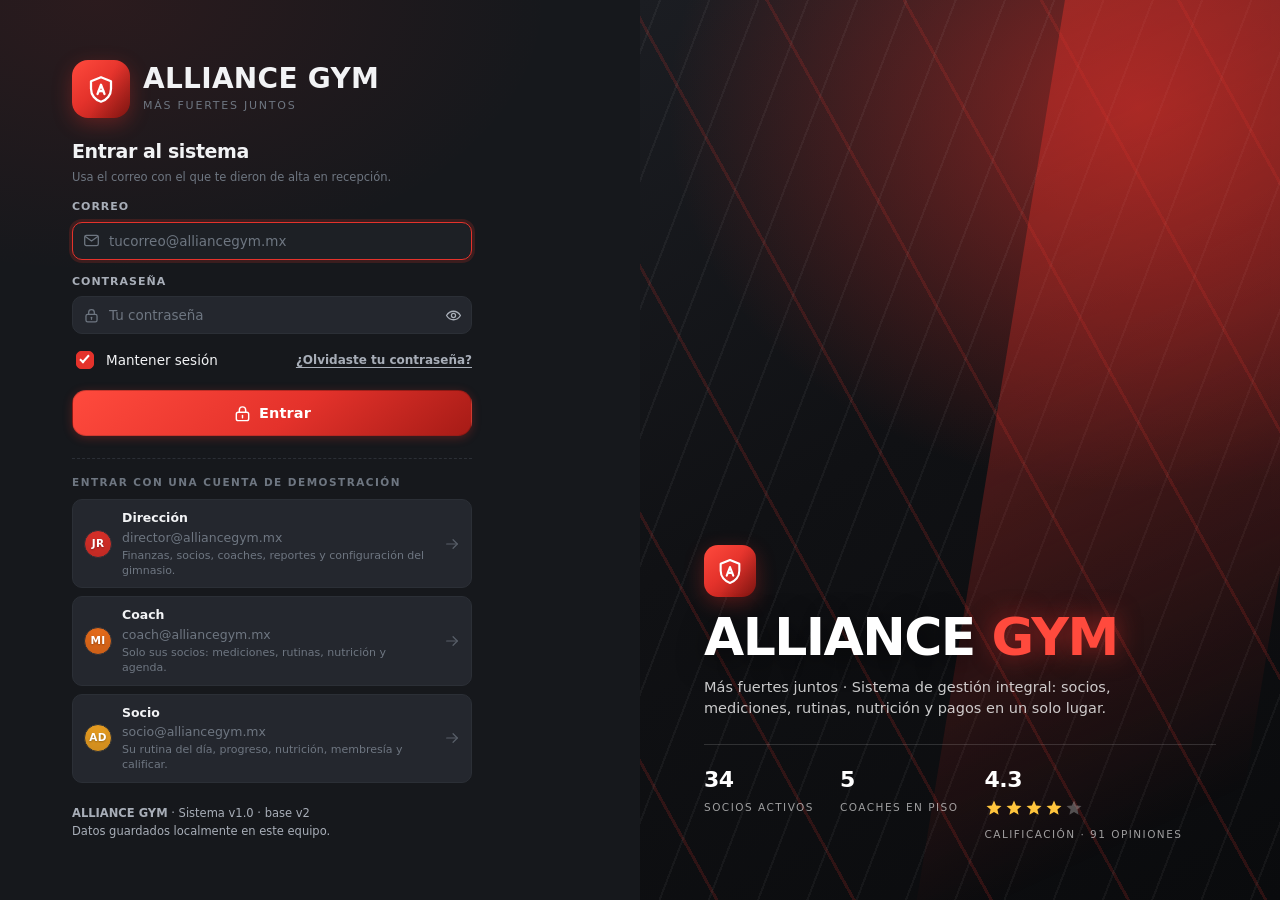
==== commit 172fb753: "Cimientos del rediseño v2: sesiones con entrenador, eventos y productos Sustituye las clases grupale" ====
--- a/index.html
+++ b/index.html
@@ -33,6 +33,7 @@
   <!-- ===== Catálogos ===== -->
   <script src="js/data/exercises.js"></script>
   <script src="js/data/foods.js"></script>
+  <script src="js/data/ilustraciones.js"></script>
   <script src="js/data/seed.js"></script>
 
   <!-- ===== Sesión y navegación ===== -->
@@ -49,7 +50,8 @@
   <script src="js/modules/coaches.js"></script>
   <script src="js/modules/calificaciones.js"></script>
   <script src="js/modules/asistencia.js"></script>
-  <script src="js/modules/clases.js"></script>
+  <script src="js/modules/sesiones.js"></script>
+  <script src="js/modules/eventos.js"></script>
   <script src="js/modules/avisos.js"></script>
   <script src="js/modules/reportes.js"></script>
   <script src="js/modules/config.js"></script>
--- a/css/styles.css
+++ b/css/styles.css
@@ -36,6 +36,22 @@
      27. Adaptación a pantallas pequeñas
      28. Impresión
      29. Movimiento reducido
+     --- Rediseño v2 (menos texto, más ilustración, sesiones y eventos) ---
+     30. Tokens complementarios (calma, *-rgb)
+     31. Saludo
+     32. Tarjeta "Hoy" (.hoy .descanso .alerta)
+     33. Tiles
+     34. Desplegable
+     35. Pasos
+     36. Ilustraciones de ejercicio
+     37. Agenda de sesiones (chip-dia, slots, sesion-card)
+     38. Eventos
+     39. Vacío amable
+     40. Nutrición: platillo y sustituto
+     41. Bienvenida, ánimo y descanso activo
+     42. Utilidades de aire (.apretado .aire-lg)
+     43. Adaptación móvil del rediseño
+     44. Impresión y movimiento reducido del rediseño
    ============================================================================= */
 
 
@@ -3617,3 +3633,2852 @@
   .demo-cuenta:hover,
   .radio-card:hover { transform: none !important; }
 }
+
+
+/* =============================================================================
+   30. REDISEÑO v2 — TOKENS COMPLEMENTARIOS
+   -----------------------------------------------------------------------------
+   Aquí empieza el rediseño pedido por el dueño ("menos texto, más ilustración,
+   sesiones con entrenador en vez de clases"). Todo lo anterior queda intacto:
+   estas secciones solo AÑADEN componentes y variables.
+
+   "Calma" es el verde azulado de las tarjetas de descanso y de las franjas de
+   ánimo: al socio nunca se le regaña en rojo. Los *-rgb permiten tintes con
+   rgba(var(--x-rgb), .n) igual que --rojo-rgb.
+   ============================================================================= */
+
+:root {
+  --calma:         #2DD4BF;
+  --calma-2:       #14B8A6;
+  --calma-oscuro:  #0F766E;
+  --calma-rgb:     20, 184, 166;
+  --calma-bg:      rgba(20, 184, 166, .14);
+  --warn-rgb:      245, 158, 11;
+  --ok-rgb:        34, 197, 94;
+  --sombra-calma:  0 6px 20px rgba(20, 184, 166, .28);
+}
+
+[data-tema="claro"] {
+  --calma:         #0F766E;
+  --calma-2:       #14B8A6;
+  --calma-oscuro:  #115E59;
+  --calma-rgb:     13, 148, 136;
+  --calma-bg:      rgba(13, 148, 136, .11);
+  --warn-rgb:      194, 116, 11;
+  --ok-rgb:        22, 163, 74;
+  --sombra-calma:  0 6px 18px rgba(13, 148, 136, .22);
+}
+
+
+/* =============================================================================
+   31. SALUDO
+   -----------------------------------------------------------------------------
+   <div class="saludo">
+     <div class="saludo-hola">Hola, <span class="saludo-nombre">Ana</span>
+       <span class="saludo-emoji">👋</span></div>
+     <div class="saludo-fecha">Hoy es jueves 6 de septiembre</div>
+   </div>
+   Sin cajas ni bordes: solo aire y un titular cálido.
+   ============================================================================= */
+
+.saludo {
+  display: flex;
+  flex-direction: column;
+  gap: 5px;
+  padding: 6px 0 2px;
+  min-width: 0;
+}
+
+.saludo-hola {
+  font-size: clamp(26px, 4vw, 38px);
+  font-weight: 800;
+  letter-spacing: -.02em;
+  line-height: 1.12;
+  color: var(--texto);
+  overflow-wrap: anywhere;
+}
+
+.saludo-hola .saludo-nombre { color: var(--rojo-2); }
+[data-tema="claro"] .saludo-hola .saludo-nombre { color: var(--rojo); }
+
+/* La manita saluda una sola vez al entrar */
+.saludo-hola .saludo-emoji {
+  display: inline-block;
+  letter-spacing: 0;
+  margin-left: .12em;
+  transform-origin: 70% 70%;
+  animation: saludoMano 2.2s ease-in-out 500ms 1 both;
+}
+
+@keyframes saludoMano {
+  0%, 100% { transform: rotate(0); }
+  15%      { transform: rotate(16deg); }
+  30%      { transform: rotate(-8deg); }
+  45%      { transform: rotate(14deg); }
+  60%      { transform: rotate(-4deg); }
+  75%      { transform: rotate(8deg); }
+}
+
+.saludo-fecha {
+  font-size: 11.5px;
+  font-weight: 700;
+  letter-spacing: .12em;
+  text-transform: uppercase;
+  color: var(--texto-2);
+}
+
+/* Una línea opcional bajo la fecha ("Te extrañamos", "Semana 3 de tu plan") */
+.saludo-sub {
+  margin-top: 2px;
+  font-size: 14px;
+  color: var(--texto-2);
+}
+
+
+/* =============================================================================
+   32. TARJETA "HOY" — la única acción principal del día
+   -----------------------------------------------------------------------------
+   <section class="hoy">
+     <span class="hoy-eyebrow">Hoy te toca</span>
+     <h2 class="hoy-titulo">Pierna y glúteo</h2>
+     <div class="hoy-meta"><span>45 min</span><span>6 ejercicios</span></div>
+     <div class="hoy-accion"><button class="btn btn-primary">Empezar</button></div>
+     <div class="hoy-ilustra">(svg de AG.Ilustra)</div>
+   </section>
+
+   Los hijos pueden ir directos (como arriba) o dentro de un .hoy-cuerpo. La
+   ilustración va a la derecha en escritorio y arriba, centrada, en móvil.
+   Variantes: .hoy.descanso (verde azulado) y .hoy.alerta (ámbar, membresía).
+   ============================================================================= */
+
+.hoy {
+  position: relative;
+  isolation: isolate;
+  display: grid;
+  grid-template-columns: minmax(0, 1fr) auto;
+  column-gap: 0;
+  row-gap: 0;
+  align-items: center;
+  padding: 26px 28px;
+  min-width: 0;
+  border-radius: var(--radio-lg);
+  border: 1px solid rgba(var(--rojo-rgb), .36);
+  background:
+    linear-gradient(135deg, rgba(var(--rojo-rgb), .22) 0%, rgba(var(--rojo-rgb), .07) 36%, transparent 64%),
+    linear-gradient(180deg, var(--panel-2), var(--panel));
+  box-shadow: var(--sombra-lg);
+  overflow: hidden;
+  transition: border-color var(--trans), box-shadow var(--trans);
+}
+
+[data-tema="claro"] .hoy {
+  background:
+    linear-gradient(135deg, rgba(var(--rojo-rgb), .13) 0%, rgba(var(--rojo-rgb), .04) 38%, transparent 64%),
+    var(--panel);
+}
+
+/* Filete de marca arriba */
+.hoy::before {
+  content: '';
+  position: absolute;
+  left: 0; right: 0; top: 0;
+  height: 4px;
+  z-index: 1;
+  background: linear-gradient(90deg, var(--rojo-oscuro), var(--rojo) 40%, var(--rojo-2));
+}
+
+/* Resplandor y franjas diagonales tras la ilustración */
+.hoy::after {
+  content: '';
+  position: absolute;
+  inset: 0;
+  z-index: -1;
+  pointer-events: none;
+  background:
+    radial-gradient(420px 260px at 100% 0%, rgba(var(--rojo-rgb), .22), transparent 70%),
+    repeating-linear-gradient(115deg, rgba(var(--rojo-rgb), .10) 0 2px, transparent 2px 18px);
+  -webkit-mask-image: linear-gradient(90deg, transparent 40%, #000 100%);
+  mask-image: linear-gradient(90deg, transparent 40%, #000 100%);
+  opacity: .7;
+}
+
+.hoy > * {
+  grid-column: 1;
+  min-width: 0;
+}
+
+.hoy-cuerpo {
+  display: flex;
+  flex-direction: column;
+  align-items: flex-start;
+  min-width: 0;
+}
+
+.hoy-eyebrow {
+  display: inline-flex;
+  align-items: center;
+  gap: 7px;
+  justify-self: start;
+  font-size: 11px;
+  font-weight: 800;
+  letter-spacing: .16em;
+  text-transform: uppercase;
+  color: var(--rojo-2);
+}
+
+[data-tema="claro"] .hoy-eyebrow { color: var(--rojo-oscuro); }
+
+.hoy-eyebrow::before {
+  content: '';
+  width: 7px;
+  height: 7px;
+  border-radius: 50%;
+  background: currentColor;
+  box-shadow: 0 0 0 3px rgba(var(--rojo-rgb), .18);
+  animation: latido 2.2s ease-in-out infinite;
+}
+
+.hoy-titulo {
+  margin-top: 10px;
+  font-size: clamp(22px, 3vw, 30px);
+  font-weight: 800;
+  letter-spacing: -.025em;
+  line-height: 1.15;
+  color: var(--texto);
+  overflow-wrap: anywhere;
+}
+
+/* Una sola línea de contexto, opcional */
+.hoy-sub {
+  margin-top: 6px;
+  font-size: 14px;
+  line-height: 1.45;
+  color: var(--texto-2);
+}
+
+.hoy-meta {
+  display: flex;
+  flex-wrap: wrap;
+  align-items: center;
+  gap: 4px 0;
+  margin-top: 12px;
+  font-size: 13px;
+  font-weight: 600;
+  color: var(--texto-2);
+}
+
+.hoy-meta > * {
+  display: inline-flex;
+  align-items: center;
+  gap: 5px;
+  white-space: nowrap;
+}
+
+.hoy-meta > * + *:not(.badge):not(.pill)::before {
+  content: '·';
+  margin: 0 9px;
+  color: var(--texto-3);
+  font-weight: 800;
+}
+
+.hoy-meta svg { width: 15px; height: 15px; color: var(--texto-3); }
+.hoy-meta b { color: var(--texto); font-weight: 700; }
+
+.hoy-accion {
+  display: flex;
+  flex-wrap: wrap;
+  align-items: center;
+  gap: 10px;
+  justify-self: start;
+  margin-top: 20px;
+}
+
+.hoy-accion .btn,
+.btn.hoy-accion {
+  height: 48px;
+  padding: 0 24px;
+  font-size: 14.5px;
+  border-radius: var(--radio);
+}
+
+.hoy-accion .btn svg,
+.btn.hoy-accion svg { width: 19px; height: 19px; }
+
+/* Si .hoy-accion es el propio botón, se comporta como botón */
+.btn.hoy-accion,
+button.hoy-accion,
+a.hoy-accion { display: inline-flex; width: auto; }
+
+/* Renglón de cierre suave ("Si prefieres descansar, también está bien") */
+.hoy-nota {
+  margin-top: 12px;
+  font-size: 12.5px;
+  color: var(--texto-3);
+}
+
+.hoy-ilustra {
+  grid-column: 2;
+  grid-row: 1 / span 8;
+  align-self: center;
+  justify-self: end;
+  width: clamp(160px, 20vw, 200px);
+  aspect-ratio: 1 / 1;
+  margin-left: 26px;
+  display: grid;
+  place-items: center;
+  min-width: 0;
+  border-radius: var(--radio-lg);
+  background: radial-gradient(closest-side, rgba(var(--rojo-rgb), .12), transparent);
+}
+
+.hoy-ilustra svg,
+.hoy-ilustra .ilustra {
+  width: 100%;
+  height: auto;
+  max-height: 100%;
+}
+
+.hoy-ilustra .ilustra {
+  background: transparent;
+  border: 0;
+  padding: 0;
+}
+
+/* Versión compacta para los inicios de coach y director */
+.hoy.compacta { padding: 18px 20px; }
+.hoy.compacta .hoy-titulo { font-size: clamp(19px, 2.4vw, 24px); }
+.hoy.compacta .hoy-ilustra { width: 120px; margin-left: 18px; }
+.hoy.compacta .hoy-accion { margin-top: 14px; }
+.hoy.compacta .hoy-accion .btn,
+.hoy.compacta .btn.hoy-accion { height: 42px; padding: 0 18px; font-size: 13.5px; }
+
+/* --- Variante DESCANSO (verde azulado, más tranquila) --- */
+.hoy.descanso {
+  border-color: rgba(var(--calma-rgb), .40);
+  background:
+    linear-gradient(135deg, rgba(var(--calma-rgb), .20) 0%, rgba(var(--calma-rgb), .06) 36%, transparent 64%),
+    linear-gradient(180deg, var(--panel-2), var(--panel));
+}
+
+[data-tema="claro"] .hoy.descanso {
+  background:
+    linear-gradient(135deg, rgba(var(--calma-rgb), .12) 0%, rgba(var(--calma-rgb), .03) 38%, transparent 64%),
+    var(--panel);
+}
+
+.hoy.descanso::before {
+  background: linear-gradient(90deg, var(--calma-oscuro), var(--calma-2) 45%, var(--calma));
+}
+
+.hoy.descanso::after {
+  background:
+    radial-gradient(420px 260px at 100% 0%, rgba(var(--calma-rgb), .18), transparent 70%),
+    repeating-linear-gradient(115deg, rgba(var(--calma-rgb), .09) 0 2px, transparent 2px 18px);
+}
+
+.hoy.descanso .hoy-eyebrow { color: var(--calma); }
+
+.hoy.descanso .hoy-eyebrow::before {
+  box-shadow: 0 0 0 3px rgba(var(--calma-rgb), .18);
+  animation: none;
+}
+
+.hoy.descanso .hoy-ilustra {
+  background: radial-gradient(closest-side, rgba(var(--calma-rgb), .12), transparent);
+}
+
+.hoy.descanso .btn-primary {
+  background: linear-gradient(140deg, #5EEAD4, #2DD4BF 55%, #14B8A6);
+  color: #042F2E;
+  border-color: rgba(0, 0, 0, .14);
+  box-shadow: var(--sombra-calma);
+}
+
+.hoy.descanso .btn-primary:hover { filter: brightness(1.05); }
+
+/* --- Variante ALERTA (ámbar: membresía por vencer, pago pendiente) --- */
+.hoy.alerta {
+  border-color: rgba(var(--warn-rgb), .42);
+  background:
+    linear-gradient(135deg, rgba(var(--warn-rgb), .20) 0%, rgba(var(--warn-rgb), .06) 36%, transparent 64%),
+    linear-gradient(180deg, var(--panel-2), var(--panel));
+}
+
+[data-tema="claro"] .hoy.alerta {
+  background:
+    linear-gradient(135deg, rgba(var(--warn-rgb), .13) 0%, rgba(var(--warn-rgb), .04) 38%, transparent 64%),
+    var(--panel);
+}
+
+.hoy.alerta::before {
+  background: linear-gradient(90deg, #B45309, var(--warn) 50%, #FBBF24);
+}
+
+.hoy.alerta::after {
+  background:
+    radial-gradient(420px 260px at 100% 0%, rgba(var(--warn-rgb), .20), transparent 70%),
+    repeating-linear-gradient(115deg, rgba(var(--warn-rgb), .09) 0 2px, transparent 2px 18px);
+}
+
+.hoy.alerta .hoy-eyebrow { color: var(--warn); }
+
+.hoy.alerta .hoy-eyebrow::before {
+  box-shadow: 0 0 0 3px rgba(var(--warn-rgb), .18);
+}
+
+.hoy.alerta .hoy-ilustra {
+  background: radial-gradient(closest-side, rgba(var(--warn-rgb), .12), transparent);
+}
+
+.hoy.alerta .btn-primary {
+  background: linear-gradient(140deg, #FCD34D, #F59E0B 55%, #D97706);
+  color: #2A1A00;
+  border-color: rgba(0, 0, 0, .14);
+  box-shadow: 0 6px 20px rgba(var(--warn-rgb), .30);
+}
+
+.hoy.alerta .btn-primary:hover { filter: brightness(1.05); }
+
+
+/* =============================================================================
+   33. TILES — número grande + etiqueta corta, sin texto
+   -----------------------------------------------------------------------------
+   <div class="tiles">
+     <a class="tile" href="#/socio/progreso">
+       <span class="tile-icono">(svg)</span>
+       <span class="tile-val">5</span>
+       <span class="tile-label">visitas este mes</span>
+     </a>
+   </div>
+   Cuatro columnas en escritorio, dos en móvil. Toda la tile es el enlace.
+   Colores del icono: .tile.ok / .warn / .info / .calma / .neutro / .destacada
+   ============================================================================= */
+
+.tiles {
+  display: grid;
+  gap: 12px;
+  grid-template-columns: repeat(4, minmax(0, 1fr));
+  min-width: 0;
+}
+
+.tiles.tiles-2 { grid-template-columns: repeat(2, minmax(0, 1fr)); }
+.tiles.tiles-3 { grid-template-columns: repeat(3, minmax(0, 1fr)); }
+.tiles.tiles-5 { grid-template-columns: repeat(5, minmax(0, 1fr)); }
+
+.tile {
+  position: relative;
+  display: flex;
+  flex-direction: column;
+  align-items: flex-start;
+  gap: 10px;
+  padding: 16px 16px 15px;
+  min-width: 0;
+  width: 100%;
+  text-align: left;
+  background: var(--panel);
+  border: 1px solid var(--borde);
+  border-radius: var(--radio);
+  box-shadow: var(--sombra);
+  color: var(--texto);
+  font: inherit;
+  cursor: default;
+  overflow: hidden;
+  transition: border-color var(--trans), box-shadow var(--trans),
+              transform var(--trans), background var(--trans);
+}
+
+a.tile,
+button.tile,
+.tile.clickable { cursor: pointer; }
+
+a.tile:hover,
+button.tile:hover,
+.tile.clickable:hover {
+  border-color: var(--borde-2);
+  box-shadow: var(--sombra-lg);
+  transform: translateY(-2px);
+}
+
+.tile:focus-visible {
+  outline: 2px solid var(--rojo-2);
+  outline-offset: 2px;
+}
+
+/* Flecha discreta que aparece al pasar el cursor */
+a.tile::after,
+button.tile::after,
+.tile.clickable::after {
+  content: '';
+  position: absolute;
+  top: 19px;
+  right: 18px;
+  width: 8px;
+  height: 8px;
+  border-top: 2px solid var(--texto-3);
+  border-right: 2px solid var(--texto-3);
+  transform: rotate(45deg) translate(-3px, 3px);
+  opacity: 0;
+  transition: opacity var(--trans), transform var(--trans);
+}
+
+a.tile:hover::after,
+button.tile:hover::after,
+.tile.clickable:hover::after {
+  opacity: .9;
+  transform: rotate(45deg) translate(0, 0);
+}
+
+.tile-icono {
+  flex: 0 0 auto;
+  width: 38px;
+  height: 38px;
+  display: grid;
+  place-items: center;
+  border-radius: 50%;
+  background: var(--rojo-bg);
+  color: var(--rojo);
+  border: 1px solid rgba(var(--rojo-rgb), .22);
+  font-size: 18px;
+  line-height: 1;
+}
+
+.tile-icono svg { width: 18px; height: 18px; }
+
+.tile-datos {
+  display: flex;
+  flex-direction: column;
+  gap: 3px;
+  min-width: 0;
+  width: 100%;
+}
+
+.tile-val {
+  display: block;
+  max-width: 100%;
+  font-size: clamp(28px, 2.6vw, 34px);
+  font-weight: 800;
+  letter-spacing: -.03em;
+  line-height: 1;
+  color: var(--texto);
+  font-variant-numeric: tabular-nums;
+  white-space: nowrap;
+  overflow: hidden;
+  text-overflow: ellipsis;
+}
+
+.tile-val small,
+.tile-val .tile-unidad {
+  font-size: .46em;
+  font-weight: 700;
+  letter-spacing: 0;
+  color: var(--texto-2);
+  margin-left: 3px;
+}
+
+.tile-label {
+  display: block;
+  font-size: 12.5px;
+  font-weight: 600;
+  line-height: 1.3;
+  color: var(--texto-3);
+  overflow-wrap: anywhere;
+}
+
+/* Dato extra pequeño (tendencia, comparación) */
+.tile-extra {
+  display: inline-flex;
+  align-items: center;
+  gap: 4px;
+  font-size: 11.5px;
+  font-weight: 700;
+  color: var(--texto-2);
+}
+
+.tile-extra svg { width: 13px; height: 13px; }
+.tile-extra.up { color: var(--ok); }
+.tile-extra.down { color: var(--error); }
+
+/* Colores del icono */
+.tile.ok .tile-icono     { background: var(--ok-bg);     color: var(--ok);      border-color: rgba(var(--ok-rgb), .28); }
+.tile.warn .tile-icono   { background: var(--warn-bg);   color: var(--warn);    border-color: rgba(var(--warn-rgb), .28); }
+.tile.info .tile-icono   { background: var(--info-bg);   color: var(--info);    border-color: rgba(59, 130, 246, .28); }
+.tile.calma .tile-icono  { background: var(--calma-bg);  color: var(--calma);   border-color: rgba(var(--calma-rgb), .28); }
+.tile.neutro .tile-icono { background: var(--neutro-bg); color: var(--texto-2); border-color: var(--borde); }
+
+/* Tile destacada con fondo de marca */
+.tile.destacada {
+  background: linear-gradient(140deg, var(--rojo-2), var(--rojo) 55%, var(--rojo-oscuro));
+  border-color: rgba(0, 0, 0, .18);
+  color: #fff;
+  box-shadow: var(--sombra-rojo);
+}
+
+.tile.destacada .tile-icono {
+  background: rgba(255, 255, 255, .18);
+  color: #fff;
+  border-color: rgba(255, 255, 255, .28);
+}
+
+.tile.destacada .tile-val { color: #fff; }
+.tile.destacada .tile-val small,
+.tile.destacada .tile-val .tile-unidad { color: rgba(255, 255, 255, .82); }
+.tile.destacada .tile-label { color: rgba(255, 255, 255, .84); }
+.tile.destacada .tile-extra { color: rgba(255, 255, 255, .9); }
+.tile.destacada::after { border-color: rgba(255, 255, 255, .85); }
+
+.tile.tile-ancha { grid-column: span 2; }
+.tile.tile-centrada { align-items: center; text-align: center; }
+
+
+/* =============================================================================
+   34. DESPLEGABLE — el detalle se revela al pulsar
+   -----------------------------------------------------------------------------
+   Funciona con <details>:
+     <details class="desplegable">
+       <summary class="desplegable-cab">
+         <span class="desplegable-titulo">Mi progreso</span>
+         <span class="desplegable-resumen">−1.2 kg</span>
+       </summary>
+       <div class="desplegable-cuerpo">…</div>
+     </details>
+   y con divs que alternan la clase .abierto (JS: el.classList.toggle('abierto')):
+     <div class="desplegable abierto">
+       <button class="desplegable-cab" type="button">…</button>
+       <div class="desplegable-cuerpo">…</div>
+     </div>
+   La cabecera y el cuerpo deben ser hijos DIRECTOS del .desplegable.
+   ============================================================================= */
+
+.desplegable {
+  position: relative;
+  min-width: 0;
+  background: var(--panel);
+  border: 1px solid var(--borde);
+  border-radius: var(--radio);
+  box-shadow: var(--sombra);
+  overflow: hidden;
+  transition: border-color var(--trans), box-shadow var(--trans);
+}
+
+.desplegable[open],
+.desplegable.abierto { border-color: var(--borde-2); }
+
+.desplegables {
+  display: flex;
+  flex-direction: column;
+  gap: 10px;
+  min-width: 0;
+}
+
+.desplegable-cab {
+  display: flex;
+  align-items: center;
+  gap: 12px;
+  width: 100%;
+  margin: 0;
+  padding: 14px 16px;
+  background: transparent;
+  border: 0;
+  color: var(--texto);
+  font: inherit;
+  font-size: 14px;
+  font-weight: 700;
+  text-align: left;
+  cursor: pointer;
+  user-select: none;
+  list-style: none;
+  -webkit-tap-highlight-color: transparent;
+  transition: background var(--trans);
+}
+
+.desplegable-cab::-webkit-details-marker { display: none; }
+.desplegable-cab::marker { content: ''; }
+.desplegable-cab:hover { background: var(--carbon-2); }
+
+.desplegable-cab:focus-visible {
+  outline: 2px solid var(--rojo-2);
+  outline-offset: -2px;
+}
+
+.desplegable-cab > svg:first-child {
+  flex: 0 0 auto;
+  width: 18px;
+  height: 18px;
+  color: var(--rojo);
+}
+
+.desplegable-titulo {
+  flex: 1 1 auto;
+  min-width: 0;
+  overflow: hidden;
+  text-overflow: ellipsis;
+  white-space: nowrap;
+}
+
+.desplegable-titulo svg {
+  width: 17px;
+  height: 17px;
+  vertical-align: -3.5px;
+  margin-right: 6px;
+  color: var(--rojo);
+}
+
+.desplegable-sub {
+  display: block;
+  margin-top: 1px;
+  font-size: 12px;
+  font-weight: 600;
+  color: var(--texto-3);
+  overflow: hidden;
+  text-overflow: ellipsis;
+}
+
+.desplegable-resumen {
+  display: block;
+  flex: 0 1 auto;
+  margin-left: auto;
+  min-width: 0;
+  font-size: 12.5px;
+  font-weight: 700;
+  color: var(--texto-2);
+  white-space: nowrap;
+  overflow: hidden;
+  text-overflow: ellipsis;
+}
+
+.desplegable-cab .badge,
+.desplegable-cab .pill { flex: 0 0 auto; }
+
+/* Flecha dibujada con bordes; rota al abrir */
+.desplegable-cab::after {
+  content: '';
+  flex: 0 0 auto;
+  width: 9px;
+  height: 9px;
+  margin: -4px 4px 0 2px;
+  border-right: 2px solid var(--texto-3);
+  border-bottom: 2px solid var(--texto-3);
+  transform: rotate(45deg);
+  transition: transform var(--trans-lento), border-color var(--trans), margin var(--trans-lento);
+}
+
+details.desplegable[open] > .desplegable-cab::after,
+.desplegable.abierto > .desplegable-cab::after {
+  transform: rotate(-135deg);
+  margin-top: 4px;
+  border-color: var(--rojo);
+}
+
+/* Si la vista trae su propio icono de flecha (.desplegable-flecha), también rota */
+.desplegable-flecha {
+  flex: 0 0 auto;
+  width: 22px;
+  height: 22px;
+  display: grid;
+  place-items: center;
+  color: var(--texto-3);
+  transition: transform var(--trans-lento), color var(--trans);
+}
+
+.desplegable-flecha svg { width: 16px; height: 16px; }
+
+.desplegable-cab:has(.desplegable-flecha)::after { display: none; }
+
+details.desplegable[open] > .desplegable-cab .desplegable-flecha,
+.desplegable.abierto > .desplegable-cab .desplegable-flecha {
+  transform: rotate(180deg);
+  color: var(--rojo);
+}
+
+details.desplegable[open] > .desplegable-cab,
+.desplegable.abierto > .desplegable-cab { border-bottom: 1px solid var(--borde); }
+
+.desplegable-cuerpo {
+  padding: 14px 16px 16px;
+  min-width: 0;
+  color: var(--texto);
+}
+
+/* <details>: entrada suave del cuerpo */
+details.desplegable[open] > .desplegable-cuerpo {
+  animation: desplegableEntra 260ms cubic-bezier(.2, .9, .3, 1) both;
+}
+
+@keyframes desplegableEntra {
+  from { opacity: 0; transform: translateY(-6px); }
+  to   { opacity: 1; transform: none; }
+}
+
+/* <details>: altura animada donde el navegador ya lo permite */
+@supports (interpolate-size: allow-keywords) {
+  details.desplegable { interpolate-size: allow-keywords; }
+
+  details.desplegable::details-content {
+    block-size: 0;
+    overflow-y: clip;
+    transition: block-size var(--trans-lento), content-visibility var(--trans-lento) allow-discrete;
+  }
+
+  details.desplegable[open]::details-content { block-size: auto; }
+}
+
+/* Divs con .abierto: altura animada con max-height */
+.desplegable:not(details) > .desplegable-cuerpo {
+  max-height: 0;
+  padding-top: 0;
+  padding-bottom: 0;
+  opacity: 0;
+  overflow: hidden;
+  visibility: hidden;
+  transition: max-height 360ms cubic-bezier(0, 1, 0, 1),
+              opacity var(--trans),
+              padding var(--trans),
+              visibility 0s linear 360ms;
+}
+
+.desplegable:not(details).abierto > .desplegable-cuerpo {
+  max-height: 2400px;
+  padding-top: 14px;
+  padding-bottom: 16px;
+  opacity: 1;
+  visibility: visible;
+  transition: max-height 520ms cubic-bezier(.4, 0, .2, 1),
+              opacity 260ms ease 40ms,
+              padding var(--trans),
+              visibility 0s;
+}
+
+/* Variante plana, para anidar dentro de una tarjeta */
+.desplegable.plano {
+  background: transparent;
+  border: 0;
+  border-radius: 0;
+  box-shadow: none;
+}
+
+.desplegable.plano > .desplegable-cab { padding-left: 0; padding-right: 0; }
+.desplegable.plano > .desplegable-cab:hover { background: transparent; color: var(--rojo-2); }
+.desplegable.plano > .desplegable-cuerpo { padding-left: 0; padding-right: 0; }
+.desplegable.plano + .desplegable.plano { border-top: 1px solid var(--borde); }
+
+
+/* =============================================================================
+   35. PASOS — instrucciones numeradas de un ejercicio
+   -----------------------------------------------------------------------------
+   <ol class="pasos">
+     <li class="paso"><span class="paso-num"></span><span class="paso-txt">Pies al ancho de hombros</span></li>
+   </ol>
+   Si .paso-num va vacío, el número se pone solo (counter). Estados: .hecho, .actual
+   ============================================================================= */
+
+.pasos {
+  display: flex;
+  flex-direction: column;
+  gap: 8px;
+  min-width: 0;
+  counter-reset: paso;
+}
+
+.paso {
+  counter-increment: paso;
+  display: flex;
+  align-items: center;
+  gap: 12px;
+  padding: 10px 12px;
+  min-width: 0;
+  border-radius: var(--radio-sm);
+  background: var(--panel-2);
+  border: 1px solid var(--borde);
+  transition: border-color var(--trans), background var(--trans);
+}
+
+.paso-num {
+  flex: 0 0 auto;
+  width: 30px;
+  height: 30px;
+  display: grid;
+  place-items: center;
+  border-radius: 50%;
+  background: linear-gradient(140deg, var(--rojo-2), var(--rojo) 55%, var(--rojo-oscuro));
+  color: #fff;
+  font-size: 13px;
+  font-weight: 800;
+  line-height: 1;
+  font-variant-numeric: tabular-nums;
+  box-shadow: 0 2px 8px rgba(var(--rojo-rgb), .30);
+}
+
+.paso-num:empty::before { content: counter(paso); }
+
+.paso-txt {
+  flex: 1 1 auto;
+  min-width: 0;
+  font-size: 14px;
+  line-height: 1.4;
+  color: var(--texto);
+  overflow-wrap: anywhere;
+}
+
+.paso-txt b { font-weight: 800; }
+
+.paso-txt small,
+.paso-sub {
+  display: block;
+  margin-top: 1px;
+  font-size: 12px;
+  color: var(--texto-3);
+}
+
+/* Dato a la derecha: "3 × 12", "60 s" */
+.paso-lado {
+  flex: 0 0 auto;
+  font-size: 12.5px;
+  font-weight: 700;
+  color: var(--texto-2);
+  white-space: nowrap;
+  font-variant-numeric: tabular-nums;
+}
+
+.paso.hecho .paso-num {
+  background: linear-gradient(140deg, #4ADE80, var(--ok) 60%, #15803D);
+  box-shadow: 0 2px 8px rgba(var(--ok-rgb), .30);
+}
+
+.paso.hecho .paso-num:empty::before {
+  content: '';
+  display: block;
+  width: 6px;
+  height: 11px;
+  border: solid #fff;
+  border-width: 0 2px 2px 0;
+  transform: rotate(42deg) translate(-1px, -1px);
+}
+
+.paso.hecho .paso-txt { color: var(--texto-2); }
+
+.paso.actual {
+  border-color: rgba(var(--rojo-rgb), .45);
+  background: var(--rojo-bg);
+}
+
+/* Números verde azulado para descanso activo y movilidad */
+.pasos.calma .paso-num,
+.paso.calma .paso-num {
+  background: linear-gradient(140deg, #5EEAD4, var(--calma-2) 60%, var(--calma-oscuro));
+  box-shadow: 0 2px 8px rgba(var(--calma-rgb), .30);
+}
+
+/* Sin marco, para listas largas dentro de un modal */
+.pasos.pasos-limpios { gap: 4px; }
+.pasos.pasos-limpios .paso { background: transparent; border: 0; padding: 5px 0; }
+.pasos.pasos-limpios .paso-num { width: 26px; height: 26px; font-size: 12px; }
+
+
+/* =============================================================================
+   36. ILUSTRACIONES DE EJERCICIO (contenedor para los SVG de AG.Ilustra)
+   -----------------------------------------------------------------------------
+   <figure class="ilustra">
+     (svg de AG.Ilustra.get(id, {alto: 180, animado: true}))
+     <figcaption class="ilustra-cap">Sentadilla con barra</figcaption>
+   </figure>
+
+   Con prefers-reduced-motion, AG.Ilustra pinta las dos fases fijas lado a lado:
+   <div class="ilustra-fases"><div>(svg inicio)</div><div>(svg fin)</div></div>
+   Las etiquetas "Inicio" y "Fin" salen solas; data-etiqueta="…" las cambia.
+   ============================================================================= */
+
+.ilustra {
+  position: relative;
+  display: flex;
+  flex-direction: column;
+  align-items: center;
+  gap: 8px;
+  padding: 12px;
+  min-width: 0;
+  border-radius: var(--radio);
+  background:
+    radial-gradient(60% 55% at 50% 62%, rgba(var(--rojo-rgb), .07), transparent 72%),
+    var(--panel-2);
+  border: 1px solid var(--borde);
+  overflow: hidden;
+}
+
+.ilustra > svg,
+.ilustra-svg,
+.ilustra-svg > svg {
+  display: block;
+  width: 100%;
+  max-width: 100%;
+  height: auto;
+  max-height: 280px;
+}
+
+.ilustra-cap {
+  font-size: 11.5px;
+  font-weight: 600;
+  letter-spacing: .02em;
+  line-height: 1.4;
+  text-align: center;
+  color: var(--texto-3);
+  max-width: 40ch;
+}
+
+.ilustra-cap b { color: var(--texto-2); font-weight: 800; }
+
+.ilustra-fases {
+  display: grid;
+  grid-template-columns: repeat(2, minmax(0, 1fr));
+  gap: 10px;
+  width: 100%;
+  min-width: 0;
+}
+
+.ilustra-fases > * {
+  position: relative;
+  display: flex;
+  flex-direction: column;
+  align-items: center;
+  min-width: 0;
+  padding: 8px 8px 26px;
+  border-radius: var(--radio-sm);
+  background: var(--panel);
+  border: 1px solid var(--borde);
+}
+
+.ilustra-fases > * svg {
+  display: block;
+  width: 100%;
+  height: auto;
+  max-height: 240px;
+}
+
+.ilustra-fases > *::after {
+  content: attr(data-etiqueta);
+  position: absolute;
+  left: 0; right: 0; bottom: 7px;
+  text-align: center;
+  font-size: 10px;
+  font-weight: 800;
+  letter-spacing: .14em;
+  text-transform: uppercase;
+  color: var(--texto-3);
+}
+
+.ilustra-fases > :first-child:not([data-etiqueta])::after { content: 'Inicio'; }
+.ilustra-fases > :last-child:not([data-etiqueta])::after { content: 'Fin'; color: var(--rojo-2); }
+[data-tema="claro"] .ilustra-fases > :last-child:not([data-etiqueta])::after { color: var(--rojo-oscuro); }
+
+/* Por si AG.Ilustra alterna las fases con clases en vez de <style> propio */
+.ilustra-fase-inicio { animation: ilustraFaseA 3.2s ease-in-out infinite; }
+.ilustra-fase-fin    { animation: ilustraFaseB 3.2s ease-in-out infinite; }
+
+@keyframes ilustraFaseA {
+  0%, 42%  { opacity: 1; }
+  50%, 92% { opacity: 0; }
+  100%     { opacity: 1; }
+}
+
+@keyframes ilustraFaseB {
+  0%, 42%  { opacity: 0; }
+  50%, 92% { opacity: 1; }
+  100%     { opacity: 0; }
+}
+
+/* Tamaños y variantes */
+.ilustra.ilustra-sm { padding: 8px; border-radius: var(--radio-sm); }
+.ilustra.ilustra-sm > svg { max-height: 140px; }
+.ilustra.ilustra-lg > svg { max-height: 360px; }
+.ilustra.sin-fondo { background: transparent; border: 0; padding: 0; }
+
+/* Miniatura para listas y tablas de ejercicios */
+.ilustra-mini {
+  flex: 0 0 auto;
+  width: 56px;
+  height: 56px;
+  display: grid;
+  place-items: center;
+  padding: 4px;
+  border-radius: var(--radio-sm);
+  background: var(--panel-2);
+  border: 1px solid var(--borde);
+  overflow: hidden;
+}
+
+.ilustra-mini svg { width: 100%; height: 100%; }
+.ilustra-mini.grande { width: 84px; height: 84px; }
+
+
+/* =============================================================================
+   37. AGENDA DE SESIONES CON ENTRENADOR
+   -----------------------------------------------------------------------------
+   Selector de día:
+     <div class="chip-dias">
+       <button class="chip-dia on"><b>7</b><span>Lun</span></button> …
+     </div>
+   Horarios:
+     <div class="slots">
+       <button class="slot libre">07:00</button>
+       <button class="slot ocupado" disabled>08:00</button>
+       <button class="slot mio">09:00<small>Tu sesión</small></button>
+     </div>
+   Tarjeta de sesión:
+     <div class="sesion-card agendada">
+       <div class="sesion-hora">09:00<small>Jue 10</small></div>
+       <div class="sesion-info"><b>Entrenamiento con Karla</b><span>60 min · Pierna</span></div>
+       <div class="sesion-acciones">…</div>
+       <div class="sesion-notas">Notas del coach…</div>   (opcional)
+     </div>
+   Estados: .agendada (rojo) .completada (verde) .cancelada (gris) .no_asistio (ámbar) .es-hoy
+   ============================================================================= */
+
+.chip-dias {
+  display: flex;
+  gap: 8px;
+  padding: 3px 2px;
+  min-width: 0;
+  overflow-x: auto;
+  overflow-y: hidden;
+  scrollbar-width: none;
+  -webkit-overflow-scrolling: touch;
+  scroll-snap-type: x proximity;
+}
+
+.chip-dias::-webkit-scrollbar { height: 0; }
+
+.chip-dia {
+  position: relative;
+  flex: 0 0 auto;
+  display: inline-flex;
+  flex-direction: column;
+  align-items: center;
+  justify-content: center;
+  gap: 2px;
+  min-width: 64px;
+  min-height: 44px;
+  padding: 7px 14px;
+  border-radius: var(--radio-full);
+  border: 1px solid var(--borde);
+  background: var(--panel-2);
+  color: var(--texto-2);
+  font: inherit;
+  font-size: 12.5px;
+  font-weight: 700;
+  line-height: 1.1;
+  white-space: nowrap;
+  cursor: pointer;
+  user-select: none;
+  scroll-snap-align: start;
+  -webkit-tap-highlight-color: transparent;
+  transition: background var(--trans), color var(--trans), border-color var(--trans),
+              transform var(--trans), box-shadow var(--trans);
+}
+
+.chip-dia > b,
+.chip-dia-num {
+  font-size: 17px;
+  font-weight: 800;
+  letter-spacing: -.02em;
+  line-height: 1;
+  color: var(--texto);
+  font-variant-numeric: tabular-nums;
+}
+
+.chip-dia > span,
+.chip-dia-nombre {
+  font-size: 10px;
+  font-weight: 800;
+  letter-spacing: .12em;
+  text-transform: uppercase;
+  color: var(--texto-3);
+}
+
+.chip-dia:hover { border-color: var(--borde-2); color: var(--texto); }
+.chip-dia:active { transform: scale(.97); }
+
+.chip-dia:focus-visible {
+  outline: 2px solid var(--rojo-2);
+  outline-offset: 2px;
+}
+
+.chip-dia.on {
+  background: var(--rojo);
+  border-color: var(--rojo-oscuro);
+  color: #fff;
+  box-shadow: 0 4px 12px rgba(var(--rojo-rgb), .32);
+}
+
+.chip-dia.on > b,
+.chip-dia.on .chip-dia-num { color: #fff; }
+
+.chip-dia.on > span,
+.chip-dia.on .chip-dia-nombre { color: rgba(255, 255, 255, .82); }
+
+/* Hoy: el número en rojo */
+.chip-dia.es-hoy { border-color: rgba(var(--rojo-rgb), .55); }
+.chip-dia.es-hoy > b,
+.chip-dia.es-hoy .chip-dia-num { color: var(--rojo-2); }
+.chip-dia.es-hoy.on > b,
+.chip-dia.es-hoy.on .chip-dia-num { color: #fff; }
+[data-tema="claro"] .chip-dia.es-hoy > b,
+[data-tema="claro"] .chip-dia.es-hoy .chip-dia-num { color: var(--rojo); }
+
+/* Ese día ya tiene sesión: puntito verde azulado */
+.chip-dia.con-sesion::before {
+  content: '';
+  position: absolute;
+  top: 5px;
+  right: 9px;
+  width: 7px;
+  height: 7px;
+  border-radius: 50%;
+  background: var(--calma);
+  box-shadow: 0 0 0 2px var(--panel-2);
+}
+
+.chip-dia.on.con-sesion::before { box-shadow: 0 0 0 2px var(--rojo); }
+
+.chip-dia[disabled],
+.chip-dia:disabled,
+.chip-dia.sin-huecos {
+  opacity: .45;
+  cursor: not-allowed;
+  transform: none;
+}
+
+/* ------------------------------ Horarios ------------------------------ */
+
+.slots {
+  display: grid;
+  gap: 8px;
+  grid-template-columns: repeat(auto-fill, minmax(104px, 1fr));
+  min-width: 0;
+}
+
+.slot {
+  position: relative;
+  display: inline-flex;
+  flex-direction: column;
+  align-items: center;
+  justify-content: center;
+  gap: 1px;
+  width: 100%;
+  min-height: 46px;
+  padding: 6px 10px;
+  border-radius: var(--radio-sm);
+  border: 1px solid var(--borde-2);
+  background: var(--panel);
+  color: var(--texto);
+  font: inherit;
+  font-size: 14px;
+  font-weight: 700;
+  line-height: 1.1;
+  font-variant-numeric: tabular-nums;
+  white-space: nowrap;
+  cursor: pointer;
+  user-select: none;
+  -webkit-tap-highlight-color: transparent;
+  transition: background var(--trans), color var(--trans), border-color var(--trans),
+              transform var(--trans), box-shadow var(--trans);
+}
+
+.slot > small,
+.slot-sub {
+  display: inline-block;   /* el tachado de .ocupado no lo alcanza */
+  font-size: 10.5px;
+  font-weight: 600;
+  letter-spacing: .02em;
+  color: var(--texto-3);
+}
+
+.slot.libre:hover {
+  border-color: var(--rojo);
+  color: var(--rojo-2);
+  background: var(--rojo-bg);
+  transform: translateY(-1px);
+}
+
+[data-tema="claro"] .slot.libre:hover { color: var(--rojo-oscuro); }
+
+.slot:active { transform: scale(.97); }
+
+.slot:focus-visible {
+  outline: 2px solid var(--rojo-2);
+  outline-offset: 2px;
+}
+
+.slot.ocupado,
+.slot[disabled],
+.slot:disabled {
+  color: var(--texto-3);
+  text-decoration: line-through;
+  text-decoration-thickness: 2px;
+  border-style: dashed;
+  border-color: var(--borde);
+  background: transparent;
+  opacity: .75;
+  cursor: not-allowed;
+  pointer-events: none;
+  transform: none;
+}
+
+.slot.mio {
+  background: var(--rojo);
+  border-color: var(--rojo-oscuro);
+  color: #fff;
+  box-shadow: 0 4px 12px rgba(var(--rojo-rgb), .32);
+}
+
+.slot.mio > small,
+.slot.mio .slot-sub { color: rgba(255, 255, 255, .82); }
+
+.slot.mio::before {
+  content: '';
+  position: absolute;
+  top: 6px;
+  right: 8px;
+  width: 5px;
+  height: 9px;
+  border: solid #fff;
+  border-width: 0 2px 2px 0;
+  transform: rotate(42deg);
+  opacity: .95;
+}
+
+.slot.mio:hover { background: var(--rojo-2); }
+
+.slot.pasado { opacity: .4; pointer-events: none; }
+
+.slots-leyenda {
+  display: flex;
+  flex-wrap: wrap;
+  gap: 6px 16px;
+  font-size: 11.5px;
+  color: var(--texto-3);
+}
+
+.slots-leyenda > span { display: inline-flex; align-items: center; gap: 6px; }
+
+.slots-leyenda i {
+  width: 12px;
+  height: 12px;
+  border-radius: 4px;
+  border: 1px solid var(--borde-2);
+  background: var(--panel);
+}
+
+.slots-leyenda i.ocupado { border-style: dashed; background: transparent; }
+.slots-leyenda i.mio { background: var(--rojo); border-color: var(--rojo-oscuro); }
+
+/* --------------------------- Tarjeta de sesión --------------------------- */
+
+.sesiones {
+  display: flex;
+  flex-direction: column;
+  gap: 10px;
+  min-width: 0;
+}
+
+.sesion-card {
+  position: relative;
+  display: grid;
+  grid-template-columns: auto minmax(0, 1fr) auto;
+  align-items: center;
+  gap: 12px 14px;
+  padding: 14px 16px 14px 18px;
+  min-width: 0;
+  background: var(--panel);
+  border: 1px solid var(--borde);
+  border-radius: var(--radio);
+  box-shadow: var(--sombra);
+  color: var(--texto);
+  overflow: hidden;
+  transition: border-color var(--trans), box-shadow var(--trans), transform var(--trans);
+}
+
+.sesion-card::before {
+  content: '';
+  position: absolute;
+  left: 0; top: 0; bottom: 0;
+  width: 4px;
+  background: var(--rojo);
+}
+
+a.sesion-card,
+.sesion-card.clickable { cursor: pointer; }
+
+a.sesion-card:hover,
+.sesion-card.clickable:hover {
+  border-color: var(--borde-2);
+  box-shadow: var(--sombra-lg);
+  transform: translateY(-1px);
+}
+
+.sesion-hora {
+  display: flex;
+  flex-direction: column;
+  align-items: center;
+  justify-content: center;
+  min-width: 66px;
+  padding: 8px 10px;
+  border-radius: var(--radio-sm);
+  background: var(--rojo-bg);
+  border: 1px solid rgba(var(--rojo-rgb), .22);
+  color: var(--rojo-2);
+  font-size: 17px;
+  font-weight: 800;
+  letter-spacing: -.02em;
+  line-height: 1.05;
+  font-variant-numeric: tabular-nums;
+  white-space: nowrap;
+}
+
+[data-tema="claro"] .sesion-hora { color: var(--rojo-oscuro); }
+
+.sesion-hora > small {
+  margin-top: 3px;
+  font-size: 10px;
+  font-weight: 800;
+  letter-spacing: .10em;
+  text-transform: uppercase;
+  color: var(--texto-3);
+}
+
+.sesion-info {
+  display: flex;
+  flex-direction: column;
+  gap: 3px;
+  min-width: 0;
+}
+
+.sesion-info > b,
+.sesion-titulo {
+  font-size: 14.5px;
+  font-weight: 800;
+  line-height: 1.25;
+  color: var(--texto);
+  overflow: hidden;
+  text-overflow: ellipsis;
+}
+
+.sesion-info > span,
+.sesion-sub {
+  font-size: 12.5px;
+  color: var(--texto-2);
+  overflow: hidden;
+  text-overflow: ellipsis;
+}
+
+.sesion-info .persona { margin-top: 2px; }
+
+.sesion-acciones {
+  display: flex;
+  align-items: center;
+  justify-content: flex-end;
+  gap: 6px;
+  flex: 0 0 auto;
+}
+
+.sesion-notas {
+  grid-column: 1 / -1;
+  padding: 10px 12px;
+  border-radius: var(--radio-sm);
+  background: var(--panel-2);
+  border: 1px dashed var(--borde-2);
+  font-size: 13px;
+  line-height: 1.5;
+  color: var(--texto-2);
+}
+
+.sesion-notas b { color: var(--texto); }
+
+/* Estados */
+.sesion-card.completada::before { background: var(--ok); }
+
+.sesion-card.completada .sesion-hora {
+  background: var(--ok-bg);
+  border-color: rgba(var(--ok-rgb), .24);
+  color: var(--ok);
+}
+
+.sesion-card.cancelada,
+.sesion-card.no_asistio { opacity: .8; }
+
+.sesion-card.cancelada::before { background: var(--texto-3); }
+
+.sesion-card.cancelada .sesion-hora {
+  background: var(--neutro-bg);
+  border-color: var(--borde);
+  color: var(--texto-3);
+  text-decoration: line-through;
+}
+
+.sesion-card.no_asistio::before { background: var(--warn); }
+
+.sesion-card.no_asistio .sesion-hora {
+  background: var(--warn-bg);
+  border-color: rgba(var(--warn-rgb), .26);
+  color: var(--warn);
+}
+
+.sesion-card.es-hoy {
+  border-color: rgba(var(--rojo-rgb), .45);
+  box-shadow: 0 0 0 3px rgba(var(--rojo-rgb), .12), var(--sombra);
+}
+
+
+/* =============================================================================
+   38. EVENTOS ESPECIALES
+   -----------------------------------------------------------------------------
+   <article class="evento" style="--evento-color:#3B82F6">
+     <div class="evento-fecha"><span>Sep</span><b>14</b><small>Sáb</small></div>
+     <div class="evento-info">
+       <b>Clínica de peso muerto</b>
+       <div class="evento-meta"><span>10:00</span><span>Sala 2</span></div>
+       <div class="evento-cupo">
+         <div class="evento-cupo-txt"><span><b>12</b> de 20</span><span>8 lugares</span></div>
+         <div class="evento-cupo-barra"><i class="evento-cupo-fill" style="width:60%"></i></div>
+       </div>
+     </div>
+     <div class="evento-acciones">…</div>
+   </article>
+   Estados: .inscrito (verde azulado) .pasado (atenuado) .cancelado
+   Variante .evento-fila para paneles de inicio.
+   ============================================================================= */
+
+.eventos {
+  display: grid;
+  gap: 12px;
+  grid-template-columns: repeat(auto-fill, minmax(280px, 1fr));
+  min-width: 0;
+}
+
+.evento {
+  position: relative;
+  display: grid;
+  grid-template-columns: auto minmax(0, 1fr);
+  align-items: start;
+  gap: 10px 14px;
+  padding: 14px 16px 14px 18px;
+  min-width: 0;
+  background: var(--panel);
+  border: 1px solid var(--borde);
+  border-radius: var(--radio);
+  box-shadow: var(--sombra);
+  color: var(--texto);
+  overflow: hidden;
+  transition: border-color var(--trans), box-shadow var(--trans),
+              transform var(--trans), opacity var(--trans);
+}
+
+.evento::before {
+  content: '';
+  position: absolute;
+  left: 0; top: 0; bottom: 0;
+  width: 4px;
+  background: var(--evento-color, var(--rojo));
+}
+
+a.evento,
+.evento.clickable { cursor: pointer; }
+
+a.evento:hover,
+.evento.clickable:hover {
+  border-color: var(--borde-2);
+  box-shadow: var(--sombra-lg);
+  transform: translateY(-2px);
+}
+
+/* Bloque de fecha tipo calendario: el mes siempre arriba, aunque el
+   marcado lo ponga después */
+.evento-fecha {
+  display: flex;
+  flex-direction: column;
+  align-items: stretch;
+  flex: 0 0 auto;
+  width: 58px;
+  border-radius: var(--radio-sm);
+  border: 1px solid var(--borde);
+  background: var(--panel-2);
+  text-align: center;
+  overflow: hidden;
+}
+
+.evento-fecha > span,
+.evento-mes {
+  order: 1;
+  display: block;
+  padding: 4px 4px 5px;
+  font-size: 10px;
+  font-weight: 800;
+  letter-spacing: .14em;
+  text-transform: uppercase;
+  color: #fff;
+  background: var(--evento-color, var(--rojo));
+}
+
+.evento-fecha > b,
+.evento-dia {
+  order: 2;
+  display: block;
+  padding: 8px 4px 7px;
+  font-size: 24px;
+  font-weight: 800;
+  letter-spacing: -.03em;
+  line-height: 1;
+  color: var(--texto);
+  font-variant-numeric: tabular-nums;
+}
+
+.evento-fecha > small,
+.evento-diasemana {
+  order: 3;
+  display: block;
+  padding: 0 4px 6px;
+  font-size: 9.5px;
+  font-weight: 700;
+  letter-spacing: .10em;
+  text-transform: uppercase;
+  color: var(--texto-3);
+}
+
+.evento-info {
+  display: flex;
+  flex-direction: column;
+  gap: 5px;
+  min-width: 0;
+}
+
+.evento-info > b,
+.evento-nombre {
+  font-size: 15px;
+  font-weight: 800;
+  letter-spacing: -.01em;
+  line-height: 1.25;
+  color: var(--texto);
+  overflow-wrap: anywhere;
+}
+
+.evento-desc {
+  font-size: 12.5px;
+  line-height: 1.45;
+  color: var(--texto-2);
+  display: -webkit-box;
+  -webkit-line-clamp: 2;
+  -webkit-box-orient: vertical;
+  overflow: hidden;
+}
+
+.evento-meta {
+  display: flex;
+  flex-wrap: wrap;
+  align-items: center;
+  gap: 3px 0;
+  font-size: 12px;
+  font-weight: 600;
+  color: var(--texto-2);
+}
+
+.evento-meta > * {
+  display: inline-flex;
+  align-items: center;
+  gap: 4px;
+  white-space: nowrap;
+}
+
+.evento-meta > * + *:not(.badge):not(.pill)::before {
+  content: '·';
+  margin: 0 7px;
+  color: var(--texto-3);
+  font-weight: 800;
+}
+
+.evento-meta svg { width: 14px; height: 14px; color: var(--texto-3); }
+
+.evento-etiquetas {
+  display: flex;
+  flex-wrap: wrap;
+  gap: 5px;
+}
+
+/* Barra de ocupación */
+.evento-cupo {
+  display: flex;
+  flex-direction: column;
+  gap: 5px;
+  margin-top: 3px;
+  min-width: 0;
+  font-size: 11.5px;
+  color: var(--texto-3);
+}
+
+.evento-cupo-txt {
+  display: flex;
+  justify-content: space-between;
+  gap: 8px;
+  font-variant-numeric: tabular-nums;
+}
+
+.evento-cupo-txt b { color: var(--texto); font-weight: 700; }
+
+.evento-cupo-barra {
+  position: relative;
+  height: 6px;
+  border-radius: var(--radio-full);
+  background: var(--panel-2);
+  border: 1px solid var(--borde);
+  overflow: hidden;
+}
+
+.evento-cupo-fill {
+  display: block;
+  width: 0;
+  height: 100%;
+  border-radius: var(--radio-full);
+  background: linear-gradient(90deg, var(--calma-oscuro), var(--calma-2) 60%, var(--calma));
+  transition: width 700ms cubic-bezier(.22, .8, .28, 1);
+}
+
+.evento-cupo.casi-lleno .evento-cupo-fill { background: linear-gradient(90deg, #B45309, var(--warn)); }
+.evento-cupo.lleno .evento-cupo-fill { background: linear-gradient(90deg, var(--rojo-oscuro), var(--rojo)); }
+.evento-cupo .bar { height: 6px; }
+
+.evento-acciones {
+  grid-column: 1 / -1;
+  display: flex;
+  flex-wrap: wrap;
+  align-items: center;
+  gap: 8px;
+}
+
+.evento-info .evento-acciones { grid-column: auto; margin-top: 4px; }
+
+/* Estados */
+.evento.inscrito { border-color: rgba(var(--calma-rgb), .45); }
+.evento.inscrito::before { background: var(--calma-2); }
+.evento.inscrito .evento-fecha { border-color: rgba(var(--calma-rgb), .35); }
+.evento.inscrito .evento-fecha > span,
+.evento.inscrito .evento-mes { background: var(--calma-2); }
+
+.evento.pasado { opacity: .62; }
+.evento.pasado::before,
+.evento.pasado .evento-fecha > span,
+.evento.pasado .evento-mes { background: var(--texto-3); }
+.evento.pasado .evento-fecha > b,
+.evento.pasado .evento-dia { color: var(--texto-2); }
+.evento.pasado:hover { transform: none; box-shadow: var(--sombra); }
+
+.evento.cancelado { opacity: .62; }
+.evento.cancelado .evento-info > b,
+.evento.cancelado .evento-nombre { text-decoration: line-through; }
+
+/* Fila compacta para los paneles de inicio */
+.evento.evento-fila {
+  grid-template-columns: auto minmax(0, 1fr) auto;
+  align-items: center;
+  padding: 10px 12px 10px 14px;
+  box-shadow: none;
+}
+
+.evento.evento-fila .evento-fecha { width: 50px; }
+.evento.evento-fila .evento-fecha > b,
+.evento.evento-fila .evento-dia { font-size: 20px; padding: 6px 4px 5px; }
+.evento.evento-fila .evento-acciones { grid-column: auto; }
+
+
+/* =============================================================================
+   39. VACÍO AMABLE
+   -----------------------------------------------------------------------------
+   <div class="vacio-amable">
+     <div class="vacio-amable-icono">(svg o emoji)</div>
+     <p>Todavía no tienes sesión esta semana</p>
+     <span>Agenda una con tu entrenador, toma 10 segundos.</span>
+     <button class="btn btn-primary">Agendar</button>
+   </div>
+   ============================================================================= */
+
+.vacio-amable {
+  display: flex;
+  flex-direction: column;
+  align-items: center;
+  justify-content: center;
+  gap: 12px;
+  padding: 36px 22px;
+  min-width: 0;
+  text-align: center;
+  border-radius: var(--radio-lg);
+  background:
+    radial-gradient(420px 220px at 50% 0%, rgba(var(--calma-rgb), .10), transparent 70%),
+    var(--panel);
+  border: 1px dashed var(--borde-2);
+  color: var(--texto-2);
+}
+
+.vacio-amable-icono {
+  width: 84px;
+  height: 84px;
+  display: grid;
+  place-items: center;
+  border-radius: 50%;
+  background: var(--panel-2);
+  border: 1px solid var(--borde);
+  color: var(--calma);
+  font-size: 40px;
+  line-height: 1;
+  box-shadow: var(--sombra);
+}
+
+.vacio-amable-icono svg { width: 40px; height: 40px; }
+.vacio-amable-icono.rojo { color: var(--rojo); }
+
+.vacio-amable .ilustra {
+  width: 100%;
+  max-width: 220px;
+  background: transparent;
+  border: 0;
+  padding: 0;
+}
+
+.vacio-amable-frase,
+.vacio-amable > p,
+.vacio-amable > b {
+  font-size: 16.5px;
+  font-weight: 800;
+  letter-spacing: -.01em;
+  line-height: 1.35;
+  color: var(--texto);
+  max-width: 32ch;
+}
+
+.vacio-amable-sub,
+.vacio-amable > span,
+.vacio-amable > small {
+  font-size: 13px;
+  line-height: 1.5;
+  color: var(--texto-2);
+  max-width: 40ch;
+}
+
+.vacio-amable > .btn { margin-top: 4px; }
+
+.vacio-amable-acciones {
+  display: flex;
+  flex-wrap: wrap;
+  justify-content: center;
+  gap: 8px;
+  margin-top: 2px;
+}
+
+.vacio-amable.compacto {
+  padding: 22px 16px;
+  gap: 9px;
+  border-radius: var(--radio);
+}
+
+.vacio-amable.compacto .vacio-amable-icono { width: 58px; height: 58px; font-size: 28px; }
+.vacio-amable.compacto .vacio-amable-icono svg { width: 26px; height: 26px; }
+.vacio-amable.compacto .vacio-amable-frase,
+.vacio-amable.compacto > p,
+.vacio-amable.compacto > b { font-size: 14.5px; }
+
+
+/* =============================================================================
+   40. NUTRICIÓN MEXICANA: PLATILLO Y SUSTITUTO
+   -----------------------------------------------------------------------------
+   <div class="platillo ahora">
+     <div class="platillo-cab">
+       <span class="platillo-momento">Desayuno</span>
+       <span class="platillo-hora">08:00</span>
+     </div>
+     <div class="platillo-nombre">2 huevos a la mexicana con frijoles y 2 tortillas</div>
+     <div class="platillo-casera">2 huevos · ½ taza de frijoles · 2 tortillas de maíz</div>
+     <div class="platillo-macros">
+       <span class="kcal"><b>420</b> kcal</span><span class="proteina">P <b>24 g</b></span>
+       <span class="carbos">C <b>38 g</b></span><span class="grasa">G <b>18 g</b></span>
+     </div>
+     <details class="platillo-detalle"><summary>Ver ingredientes</summary>
+       <ul class="platillo-ingredientes"><li><span>Huevo</span><span>100 g</span></li></ul>
+     </details>
+     <div class="sustituto">…</div>
+   </div>
+   ============================================================================= */
+
+.platillos {
+  display: grid;
+  gap: 12px;
+  grid-template-columns: repeat(auto-fill, minmax(270px, 1fr));
+  min-width: 0;
+}
+
+.platillo {
+  position: relative;
+  display: flex;
+  flex-direction: column;
+  gap: 8px;
+  padding: 16px 18px;
+  min-width: 0;
+  background: var(--panel);
+  border: 1px solid var(--borde);
+  border-radius: var(--radio);
+  box-shadow: var(--sombra);
+  transition: border-color var(--trans), box-shadow var(--trans);
+}
+
+.platillo-cab {
+  display: flex;
+  align-items: center;
+  justify-content: space-between;
+  gap: 10px;
+  min-width: 0;
+}
+
+.platillo-momento {
+  display: inline-flex;
+  align-items: center;
+  gap: 6px;
+  font-size: 10.5px;
+  font-weight: 800;
+  letter-spacing: .13em;
+  text-transform: uppercase;
+  color: var(--rojo-2);
+}
+
+[data-tema="claro"] .platillo-momento { color: var(--rojo-oscuro); }
+
+.platillo-momento svg { width: 14px; height: 14px; }
+
+.platillo-hora {
+  font-size: 12px;
+  font-weight: 700;
+  color: var(--texto-3);
+  font-variant-numeric: tabular-nums;
+  white-space: nowrap;
+}
+
+.platillo-icono {
+  flex: 0 0 auto;
+  width: 36px;
+  height: 36px;
+  display: grid;
+  place-items: center;
+  border-radius: 50%;
+  background: var(--rojo-bg);
+  color: var(--rojo);
+  border: 1px solid rgba(var(--rojo-rgb), .22);
+  font-size: 18px;
+  line-height: 1;
+}
+
+.platillo-icono svg { width: 18px; height: 18px; }
+
+.platillo-nombre {
+  font-size: clamp(17px, 2vw, 20px);
+  font-weight: 800;
+  letter-spacing: -.02em;
+  line-height: 1.25;
+  color: var(--texto);
+  overflow-wrap: anywhere;
+}
+
+.platillo-casera {
+  font-size: 13px;
+  line-height: 1.5;
+  color: var(--texto-2);
+}
+
+.platillo-casera ul,
+.platillo-casera ol,
+.platillo-casera li { display: inline; }
+
+.platillo-casera li + li::before {
+  content: ' · ';
+  color: var(--texto-3);
+  font-weight: 800;
+}
+
+.platillo-macros {
+  display: flex;
+  flex-wrap: wrap;
+  gap: 6px;
+  margin-top: 2px;
+}
+
+.platillo-macros > *,
+.macro {
+  display: inline-flex;
+  align-items: center;
+  gap: 4px;
+  height: 24px;
+  padding: 0 9px;
+  border-radius: var(--radio-full);
+  background: var(--panel-2);
+  border: 1px solid var(--borde);
+  font-size: 11.5px;
+  font-weight: 700;
+  line-height: 1;
+  color: var(--texto-2);
+  font-variant-numeric: tabular-nums;
+  white-space: nowrap;
+}
+
+.platillo-macros b,
+.macro b { color: var(--texto); font-weight: 800; }
+
+.platillo-macros .kcal,     .macro.kcal     { background: var(--rojo-bg);  border-color: rgba(var(--rojo-rgb), .26);  color: var(--rojo-2); }
+.platillo-macros .proteina, .macro.proteina { background: var(--calma-bg); border-color: rgba(var(--calma-rgb), .30); color: var(--calma); }
+.platillo-macros .carbos,   .macro.carbos   { background: var(--info-bg);  border-color: rgba(59, 130, 246, .28);     color: var(--info); }
+.platillo-macros .grasa,    .macro.grasa    { background: var(--warn-bg);  border-color: rgba(var(--warn-rgb), .28);  color: var(--warn); }
+
+[data-tema="claro"] .platillo-macros .kcal,
+[data-tema="claro"] .macro.kcal { color: var(--rojo-oscuro); }
+
+.platillo-macros .kcal b,     .macro.kcal b,
+.platillo-macros .proteina b, .macro.proteina b,
+.platillo-macros .carbos b,   .macro.carbos b,
+.platillo-macros .grasa b,    .macro.grasa b { color: inherit; }
+
+/* Ingredientes con gramos: en pequeño y colapsados */
+.platillo-detalle {
+  margin-top: 4px;
+  font-size: 12px;
+  color: var(--texto-3);
+}
+
+.platillo-detalle > summary {
+  display: inline-flex;
+  align-items: center;
+  gap: 5px;
+  list-style: none;
+  cursor: pointer;
+  font-weight: 700;
+  color: var(--texto-3);
+  user-select: none;
+  -webkit-tap-highlight-color: transparent;
+}
+
+.platillo-detalle > summary::-webkit-details-marker { display: none; }
+.platillo-detalle > summary::marker { content: ''; }
+.platillo-detalle > summary:hover { color: var(--texto-2); }
+
+.platillo-detalle > summary::after {
+  content: '';
+  width: 6px;
+  height: 6px;
+  margin: -3px 0 0 2px;
+  border-right: 1.5px solid currentColor;
+  border-bottom: 1.5px solid currentColor;
+  transform: rotate(45deg);
+  transition: transform var(--trans), margin var(--trans);
+}
+
+.platillo-detalle[open] > summary::after {
+  transform: rotate(-135deg);
+  margin-top: 3px;
+}
+
+.platillo-ingredientes {
+  display: flex;
+  flex-direction: column;
+  gap: 2px;
+  margin-top: 6px;
+}
+
+.platillo-ingredientes > li,
+.platillo-ingrediente {
+  display: flex;
+  justify-content: space-between;
+  gap: 10px;
+  padding: 3px 0;
+  border-bottom: 1px dashed var(--borde);
+  font-size: 12px;
+  color: var(--texto-2);
+}
+
+.platillo-ingredientes > li:last-child { border-bottom: 0; }
+
+.platillo-ingredientes > li > span:last-child,
+.platillo-ingrediente .gramos {
+  color: var(--texto-3);
+  font-variant-numeric: tabular-nums;
+  white-space: nowrap;
+}
+
+/* Estados */
+.platillo.ahora {
+  border-color: rgba(var(--rojo-rgb), .42);
+  box-shadow: 0 0 0 3px rgba(var(--rojo-rgb), .10), var(--sombra);
+}
+
+.platillo.hecho { opacity: .7; }
+.platillo.hecho .platillo-nombre { text-decoration: line-through; text-decoration-color: var(--texto-3); }
+
+.platillo.pre-entreno .platillo-momento,
+.platillo.post-entreno .platillo-momento { color: var(--calma); }
+
+/* --------------- Sustituto: producto del gimnasio, sin insistir --------------- */
+
+.sustituto {
+  display: flex;
+  align-items: center;
+  gap: 12px;
+  padding: 10px 12px;
+  min-width: 0;
+  border-radius: var(--radio-sm);
+  background: var(--calma-bg);
+  border: 1px dashed rgba(var(--calma-rgb), .42);
+  color: var(--texto-2);
+  font-size: 12.5px;
+  line-height: 1.4;
+}
+
+.sustituto-icono {
+  flex: 0 0 auto;
+  width: 34px;
+  height: 34px;
+  display: grid;
+  place-items: center;
+  border-radius: 50%;
+  background: rgba(var(--calma-rgb), .16);
+  color: var(--calma);
+  font-size: 17px;
+  line-height: 1;
+}
+
+.sustituto-icono svg { width: 17px; height: 17px; }
+
+.sustituto-txt {
+  flex: 1 1 auto;
+  min-width: 0;
+  display: flex;
+  flex-direction: column;
+  gap: 1px;
+}
+
+.sustituto-nombre,
+.sustituto-txt > b {
+  font-size: 13px;
+  font-weight: 800;
+  color: var(--texto);
+}
+
+.sustituto-linea,
+.sustituto-txt > span {
+  font-size: 12px;
+  color: var(--texto-2);
+}
+
+.sustituto-precio {
+  flex: 0 0 auto;
+  padding: 4px 10px;
+  border-radius: var(--radio-full);
+  background: var(--panel);
+  border: 1px solid var(--borde);
+  color: var(--texto);
+  font-size: 13px;
+  font-weight: 800;
+  font-variant-numeric: tabular-nums;
+  white-space: nowrap;
+}
+
+.sustituto > .btn { flex: 0 0 auto; }
+.sustituto.no-disponible { opacity: .6; }
+
+
+/* =============================================================================
+   41. BIENVENIDA, ÁNIMO Y DESCANSO ACTIVO
+   -----------------------------------------------------------------------------
+   Bienvenida (primera vez del socio, 3 preguntas):
+     <div class="bienvenida-pantalla">
+       <div class="bienvenida">
+         <div class="bienvenida-paso"><i class="hecho"></i><i class="on"></i><i></i><span>2 de 3</span></div>
+         <h2 class="bienvenida-pregunta">¿Cuántos días a la semana quieres venir?</h2>
+         <div class="bienvenida-cuerpo"><div class="radio-cards grandes">…</div></div>
+         <div class="bienvenida-acciones">
+           <button class="btn btn-ghost">Atrás</button><button class="btn btn-primary">Siguiente</button>
+         </div>
+       </div>
+     </div>
+   Ánimo (verde azulado, nunca rojo):
+     <div class="animo"><span class="animo-icono">💪</span>
+       <div class="animo-txt"><b>Te extrañamos.</b><span>Hoy es un buen día para volver.</span></div>
+       <button class="btn btn-sm btn-outline">Empezar con 20 min</button></div>
+   Descanso activo:
+     <div class="descanso-opciones">
+       <button class="descanso-opcion">(ilustra) <b>Cardio ligero</b><span>20 min</span>
+         <span class="btn btn-primary">Elegir</span></button> …
+     </div>
+   ============================================================================= */
+
+.bienvenida-pantalla {
+  min-height: calc(100vh - var(--topbar-h) - 96px);
+  display: grid;
+  place-items: center;
+  padding: 8px 0 24px;
+}
+
+.bienvenida {
+  position: relative;
+  width: 100%;
+  max-width: 640px;
+  margin: 0 auto;
+  display: flex;
+  flex-direction: column;
+  gap: 18px;
+  padding: clamp(24px, 4vw, 38px);
+  text-align: center;
+  background: linear-gradient(160deg, rgba(var(--rojo-rgb), .12), transparent 42%), var(--panel);
+  border: 1px solid var(--borde);
+  border-radius: var(--radio-lg);
+  box-shadow: var(--sombra-lg);
+  overflow: hidden;
+}
+
+.bienvenida::before {
+  content: '';
+  position: absolute;
+  left: 0; right: 0; top: 0;
+  height: 4px;
+  background: linear-gradient(90deg, var(--rojo-oscuro), var(--rojo) 40%, var(--rojo-2));
+}
+
+.bienvenida-titulo,
+.bienvenida > h1,
+.bienvenida > h2:not(.bienvenida-pregunta) {
+  font-size: clamp(22px, 3.4vw, 30px);
+  font-weight: 800;
+  letter-spacing: -.02em;
+  line-height: 1.15;
+}
+
+.bienvenida-sub {
+  margin-top: -8px;
+  font-size: 14px;
+  color: var(--texto-2);
+}
+
+.bienvenida .avatar,
+.bienvenida .avatar-xl { margin: 0 auto; }
+
+/* Indicador 1/3 · 2/3 · 3/3 */
+.bienvenida-paso {
+  display: flex;
+  align-items: center;
+  justify-content: center;
+  gap: 8px;
+  font-size: 11px;
+  font-weight: 800;
+  letter-spacing: .13em;
+  text-transform: uppercase;
+  color: var(--texto-3);
+}
+
+.bienvenida-paso i {
+  display: block;
+  width: 26px;
+  height: 5px;
+  border-radius: var(--radio-full);
+  background: var(--borde-2);
+  transition: background var(--trans), width var(--trans-lento);
+}
+
+.bienvenida-paso i.on { width: 40px; background: var(--rojo); }
+.bienvenida-paso i.hecho { background: rgba(var(--rojo-rgb), .55); }
+.bienvenida-paso > span { margin-left: 4px; }
+
+.bienvenida-pregunta {
+  font-size: clamp(19px, 2.6vw, 24px);
+  font-weight: 800;
+  letter-spacing: -.02em;
+  line-height: 1.25;
+  color: var(--texto);
+  overflow-wrap: anywhere;
+}
+
+.bienvenida-ayuda {
+  margin-top: -10px;
+  font-size: 13px;
+  color: var(--texto-2);
+}
+
+.bienvenida-cuerpo {
+  display: flex;
+  flex-direction: column;
+  gap: 16px;
+  animation: entradaVista 260ms ease both;
+}
+
+/* Radio-cards grandes e ilustradas (también sirven fuera de la bienvenida) */
+.bienvenida .radio-cards,
+.radio-cards.grandes {
+  gap: 12px;
+  text-align: left;
+  grid-template-columns: repeat(auto-fit, minmax(100px, 1fr));
+}
+
+.bienvenida .radio-card,
+.radio-cards.grandes .radio-card {
+  align-items: center;
+  justify-content: center;
+  text-align: center;
+  gap: 8px;
+  min-height: 104px;
+  padding: 16px 12px;
+  border-radius: var(--radio);
+}
+
+.bienvenida .radio-card svg,
+.radio-cards.grandes .radio-card svg { width: 32px; height: 32px; }
+
+.bienvenida .radio-card b,
+.radio-cards.grandes .radio-card b { font-size: 14.5px; }
+
+.bienvenida .radio-card span,
+.radio-cards.grandes .radio-card span { font-size: 11.5px; }
+
+.radio-emoji {
+  font-size: 30px;
+  line-height: 1;
+}
+
+.bienvenida .radio-card:hover,
+.radio-cards.grandes .radio-card:hover {
+  transform: translateY(-2px);
+  box-shadow: var(--sombra);
+}
+
+.bienvenida-acciones {
+  display: flex;
+  align-items: center;
+  justify-content: space-between;
+  gap: 10px;
+  margin-top: 4px;
+}
+
+.bienvenida-acciones .btn-primary { min-width: 170px; }
+.bienvenida-acciones .btn-primary:only-child { margin-left: auto; }
+
+.bienvenida-nota {
+  font-size: 12px;
+  color: var(--texto-3);
+}
+
+/* ------------------------- Franja de ánimo ------------------------- */
+
+.animo {
+  display: flex;
+  align-items: center;
+  gap: 12px;
+  padding: 12px 16px;
+  min-width: 0;
+  border-radius: var(--radio);
+  background:
+    linear-gradient(100deg, rgba(var(--calma-rgb), .18), rgba(var(--calma-rgb), .05) 70%),
+    var(--panel);
+  border: 1px solid rgba(var(--calma-rgb), .35);
+  color: var(--texto);
+  font-size: 14px;
+  font-weight: 600;
+  line-height: 1.4;
+}
+
+.animo-icono {
+  flex: 0 0 auto;
+  width: 40px;
+  height: 40px;
+  display: grid;
+  place-items: center;
+  border-radius: 50%;
+  background: rgba(var(--calma-rgb), .18);
+  color: var(--calma);
+  font-size: 20px;
+  line-height: 1;
+}
+
+.animo-icono svg { width: 20px; height: 20px; }
+
+.animo-txt {
+  flex: 1 1 auto;
+  min-width: 0;
+}
+
+.animo-txt > b,
+.animo-titulo { font-weight: 800; }
+
+.animo-txt > span,
+.animo-sub {
+  display: block;
+  margin-top: 1px;
+  font-size: 12.5px;
+  font-weight: 500;
+  color: var(--texto-2);
+}
+
+.animo > .btn {
+  flex: 0 0 auto;
+  margin-left: auto;
+}
+
+.animo .bar { margin-top: 7px; }
+
+.animo .bar-fill {
+  background: linear-gradient(90deg, var(--calma-oscuro), var(--calma-2) 60%, var(--calma));
+}
+
+.animo.grande {
+  padding: 16px 20px;
+  font-size: 15px;
+  border-radius: var(--radio-lg);
+}
+
+.animo.grande .animo-icono { width: 48px; height: 48px; font-size: 24px; }
+.animo.grande .animo-icono svg { width: 24px; height: 24px; }
+
+/* ------------------------ Descanso activo ------------------------ */
+
+.descanso-opciones {
+  display: grid;
+  gap: 12px;
+  grid-template-columns: repeat(2, minmax(0, 1fr));
+  min-width: 0;
+}
+
+.descanso-opcion {
+  position: relative;
+  display: flex;
+  flex-direction: column;
+  align-items: center;
+  gap: 10px;
+  padding: 16px 14px 14px;
+  min-width: 0;
+  width: 100%;
+  text-align: center;
+  background: var(--panel);
+  border: 1px solid var(--borde);
+  border-radius: var(--radio);
+  box-shadow: var(--sombra);
+  color: var(--texto);
+  font: inherit;
+  cursor: pointer;
+  transition: border-color var(--trans), box-shadow var(--trans), transform var(--trans);
+}
+
+.descanso-opcion:hover {
+  border-color: rgba(var(--calma-rgb), .5);
+  box-shadow: var(--sombra-lg);
+  transform: translateY(-2px);
+}
+
+.descanso-opcion:focus-visible,
+.descanso-opcion:focus-within {
+  outline: 2px solid var(--calma);
+  outline-offset: 2px;
+}
+
+.descanso-opcion > .ilustra,
+.descanso-opcion > svg {
+  width: 100%;
+  max-width: 170px;
+  height: auto;
+  background: transparent;
+  border: 0;
+  padding: 0;
+}
+
+.descanso-opcion > b,
+.descanso-opcion-titulo {
+  font-size: 15px;
+  font-weight: 800;
+  letter-spacing: -.01em;
+  line-height: 1.25;
+}
+
+.descanso-opcion > span:not(.btn),
+.descanso-opcion-sub {
+  font-size: 12.5px;
+  line-height: 1.4;
+  color: var(--texto-2);
+}
+
+.descanso-opcion .btn {
+  width: 100%;
+  margin-top: auto;
+}
+
+.descanso-opcion .btn-primary {
+  background: linear-gradient(140deg, #5EEAD4, #2DD4BF 55%, #14B8A6);
+  color: #042F2E;
+  border-color: rgba(0, 0, 0, .14);
+  box-shadow: var(--sombra-calma);
+}
+
+.descanso-opcion .btn-primary:hover { filter: brightness(1.05); }
+
+.descanso-nota {
+  text-align: center;
+  font-size: 12.5px;
+  color: var(--texto-3);
+}
+
+
+/* =============================================================================
+   42. UTILIDADES DE AIRE Y SECCIONES CORTAS
+   -----------------------------------------------------------------------------
+   .apretado  → menos espacio (paneles densos de director/coach)
+   .aire-lg   → más espacio (pantallas del socio que deben respirar)
+   .seccion-cab → "Título corto ........ Ver todo" antes de un bloque
+   ============================================================================= */
+
+.apretado { gap: 8px; }
+.apretado .card-body { padding: 10px 12px; }
+.apretado .card-head { padding: 10px 12px; min-height: 44px; }
+.apretado .tiles,
+.apretado .grid { gap: 8px; }
+.apretado .tile { padding: 12px; gap: 6px; }
+.apretado .tile-val { font-size: 24px; }
+.apretado .hoy { padding: 18px 20px; }
+.apretado .desplegable-cab { padding: 11px 13px; }
+.apretado .desplegable-cuerpo { padding: 10px 13px 13px; }
+.apretado .paso { padding: 7px 10px; }
+
+.aire { gap: 22px; }
+.aire-lg { gap: 28px; }
+.page.aire-lg { gap: 28px; }
+.aire-lg .card-body { padding: 22px; }
+.aire-lg .card-head { padding: 16px 22px; }
+.aire-lg .tiles { gap: 16px; }
+.aire-lg .hoy { padding: 32px 34px; }
+.aire-lg .saludo { padding: 12px 0 6px; }
+.aire-lg .desplegable-cuerpo { padding: 18px 20px 20px; }
+.aire-arriba { margin-top: 24px; }
+.aire-abajo { margin-bottom: 24px; }
+
+.seccion-cab {
+  display: flex;
+  align-items: baseline;
+  justify-content: space-between;
+  gap: 10px;
+  margin-bottom: 10px;
+  min-width: 0;
+}
+
+.seccion-cab h2,
+.seccion-cab h3,
+.seccion-titulo {
+  font-size: 15px;
+  font-weight: 800;
+  letter-spacing: -.01em;
+  min-width: 0;
+  overflow: hidden;
+  text-overflow: ellipsis;
+  white-space: nowrap;
+}
+
+.seccion-cab a,
+.seccion-link,
+.ver-mas {
+  display: inline-flex;
+  align-items: center;
+  gap: 4px;
+  font-size: 12.5px;
+  font-weight: 700;
+  color: var(--rojo-2);
+  white-space: nowrap;
+  cursor: pointer;
+  background: none;
+  border: 0;
+  padding: 0;
+  font-family: inherit;
+}
+
+.seccion-cab a svg,
+.seccion-link svg,
+.ver-mas svg { width: 14px; height: 14px; }
+
+.seccion-cab a:hover,
+.seccion-link:hover,
+.ver-mas:hover { text-decoration: underline; text-underline-offset: 3px; }
+
+[data-tema="claro"] .seccion-cab a,
+[data-tema="claro"] .seccion-link,
+[data-tema="claro"] .ver-mas { color: var(--rojo-oscuro); }
+
+
+/* =============================================================================
+   43. ADAPTACIÓN MÓVIL DEL REDISEÑO (380 px debe verse bien)
+   ============================================================================= */
+
+@media (max-width: 900px) {
+  .tiles.tiles-5 { grid-template-columns: repeat(3, minmax(0, 1fr)); }
+  .hoy { padding: 22px; }
+  .hoy-ilustra { width: clamp(140px, 24vw, 180px); margin-left: 20px; }
+}
+
+@media (max-width: 700px) {
+  .saludo { padding-top: 2px; }
+  .saludo-hola { font-size: clamp(24px, 7vw, 30px); }
+
+  /* HOY: ilustración arriba y centrada, botón a lo ancho */
+  .hoy {
+    grid-template-columns: minmax(0, 1fr);
+    padding: 20px 18px 18px;
+  }
+
+  .hoy-ilustra {
+    grid-column: 1;
+    grid-row: 1;
+    justify-self: center;
+    width: clamp(130px, 40vw, 160px);
+    margin: 0 0 14px;
+  }
+
+  .hoy-cuerpo { align-items: stretch; }
+  .hoy-titulo { font-size: clamp(21px, 6vw, 26px); }
+  .hoy-meta { font-size: 12.5px; }
+
+  .hoy-accion {
+    width: 100%;
+    justify-self: stretch;
+  }
+
+  .hoy-accion .btn,
+  .btn.hoy-accion {
+    display: flex;
+    flex: 1 1 auto;
+    width: 100%;
+  }
+
+  .hoy.compacta { padding: 18px 16px; }
+  .hoy.compacta .hoy-ilustra { width: 110px; margin: 0 0 10px; }
+
+  /* Tiles: dos columnas; una tile suelta al final ocupa el ancho */
+  .tiles,
+  .tiles.tiles-3,
+  .tiles.tiles-5 {
+    grid-template-columns: repeat(2, minmax(0, 1fr));
+    gap: 10px;
+  }
+
+  .tiles > .tile:last-child:nth-child(odd) { grid-column: span 2; }
+  .tile { padding: 14px; }
+  .tile-val { font-size: 27px; }
+
+  .desplegable-cab { padding: 12px 13px; font-size: 13.5px; }
+  .desplegable-cuerpo { padding: 12px 13px 14px; }
+  .desplegable:not(details).abierto > .desplegable-cuerpo { padding-top: 12px; padding-bottom: 14px; }
+
+  .slots { grid-template-columns: repeat(auto-fill, minmax(88px, 1fr)); }
+
+  .sesion-card {
+    grid-template-columns: auto minmax(0, 1fr);
+    padding: 12px 13px 12px 16px;
+  }
+
+  .sesion-acciones {
+    grid-column: 1 / -1;
+    justify-content: stretch;
+  }
+
+  .sesion-acciones .btn { flex: 1 1 auto; }
+
+  .eventos { grid-template-columns: 1fr; }
+  .evento { padding: 13px 13px 13px 16px; }
+  .evento-acciones .btn { flex: 1 1 auto; }
+
+  .platillos { grid-template-columns: 1fr; }
+  .platillo { padding: 14px; }
+  .platillo-nombre { font-size: 17px; }
+  .sustituto { flex-wrap: wrap; }
+  .sustituto-precio { margin-left: auto; }
+
+  .bienvenida-pantalla { min-height: 0; padding: 0 0 16px; }
+
+  .bienvenida {
+    padding: 22px 16px 18px;
+    gap: 16px;
+    border-radius: var(--radio);
+  }
+
+  .bienvenida .radio-cards,
+  .radio-cards.grandes {
+    grid-template-columns: repeat(2, minmax(0, 1fr));
+    gap: 10px;
+  }
+
+  .bienvenida .radio-cards > .radio-card:last-child:nth-child(odd),
+  .radio-cards.grandes > .radio-card:last-child:nth-child(odd) { grid-column: span 2; }
+
+  .bienvenida .radio-card,
+  .radio-cards.grandes .radio-card { min-height: 92px; padding: 14px 10px; }
+
+  .bienvenida-acciones {
+    flex-direction: column-reverse;
+    align-items: stretch;
+  }
+
+  .bienvenida-acciones .btn { width: 100%; }
+  .bienvenida-acciones .btn-primary { min-width: 0; }
+
+  .animo { flex-wrap: wrap; padding: 12px 14px; }
+  .animo > .btn { flex: 1 1 100%; margin-left: 0; }
+  .animo.grande { padding: 14px 16px; }
+
+  .vacio-amable { padding: 28px 16px; }
+  .vacio-amable-icono { width: 72px; height: 72px; font-size: 34px; }
+
+  .aire-lg,
+  .page.aire-lg { gap: 22px; }
+  .aire-lg .card-body { padding: 18px 16px; }
+  .aire-lg .card-head { padding: 14px 16px; }
+  .aire-lg .hoy { padding: 24px 20px; }
+}
+
+@media (max-width: 420px) {
+  .saludo-hola { font-size: 24px; }
+
+  .hoy { padding: 18px 15px 16px; border-radius: var(--radio); }
+  .hoy-ilustra { width: 128px; }
+
+  .tiles { gap: 8px; }
+  .tile { padding: 12px 12px 11px; gap: 8px; }
+  .tile-val { font-size: 25px; }
+  .tile-icono { width: 34px; height: 34px; }
+  .tile-icono svg { width: 16px; height: 16px; }
+
+  .chip-dia { min-width: 58px; padding: 6px 11px; }
+
+  .slots { grid-template-columns: repeat(3, minmax(0, 1fr)); }
+  .slot { min-height: 42px; font-size: 13px; padding: 5px 6px; }
+
+  .sesion-hora { min-width: 58px; font-size: 15px; padding: 7px 8px; }
+
+  .evento-fecha { width: 52px; }
+  .evento-fecha > b,
+  .evento-dia { font-size: 21px; }
+
+  .platillo-macros > *,
+  .macro { height: 22px; padding: 0 7px; font-size: 11px; }
+
+  .bienvenida-pregunta { font-size: 19px; }
+
+  /* Descanso activo: una columna, ilustración a la izquierda */
+  .descanso-opciones { grid-template-columns: 1fr; }
+
+  .descanso-opcion {
+    display: grid;
+    grid-template-columns: 92px minmax(0, 1fr);
+    column-gap: 12px;
+    row-gap: 4px;
+    align-items: center;
+    text-align: left;
+    padding: 12px;
+  }
+
+  .descanso-opcion > .ilustra,
+  .descanso-opcion > svg {
+    grid-column: 1;
+    grid-row: 1 / span 2;
+    width: 92px;
+    max-width: 92px;
+  }
+
+  .descanso-opcion > b,
+  .descanso-opcion > span:not(.btn) { grid-column: 2; }
+
+  .descanso-opcion > .btn {
+    grid-column: 1 / -1;
+    margin-top: 8px;
+  }
+}
+
+
+/* =============================================================================
+   44. IMPRESIÓN Y MOVIMIENTO REDUCIDO DEL REDISEÑO
+   ============================================================================= */
+
+@media print {
+  .hoy,
+  .tile,
+  .desplegable,
+  .sesion-card,
+  .evento,
+  .platillo,
+  .sustituto,
+  .bienvenida,
+  .animo,
+  .vacio-amable,
+  .descanso-opcion,
+  .ilustra,
+  .paso {
+    background: #fff !important;
+    border: 1px solid #BBB !important;
+    box-shadow: none !important;
+    break-inside: avoid;
+    page-break-inside: avoid;
+  }
+
+  .hoy::after,
+  .hoy-eyebrow::before,
+  .tile::after { display: none !important; }
+
+  .hoy-accion,
+  .chip-dias,
+  .slots,
+  .slots-leyenda,
+  .sesion-acciones,
+  .evento-acciones,
+  .bienvenida-acciones,
+  .vacio-amable-acciones,
+  .seccion-cab a,
+  .seccion-link,
+  .ver-mas { display: none !important; }
+
+  .desplegable:not(details) > .desplegable-cuerpo {
+    max-height: none !important;
+    opacity: 1 !important;
+    visibility: visible !important;
+    padding: 12px 16px !important;
+  }
+
+  .saludo-hola,
+  .hoy-titulo,
+  .tile-val,
+  .platillo-nombre { color: #000 !important; }
+
+  .paso-num,
+  .evento-fecha > span,
+  .evento-mes,
+  .chip-dia.on,
+  .slot.mio,
+  .evento-cupo-fill,
+  .tile.destacada {
+    -webkit-print-color-adjust: exact;
+    print-color-adjust: exact;
+  }
+}
+
+@media (prefers-reduced-motion: reduce) {
+  .saludo-hola .saludo-emoji,
+  .hoy-eyebrow::before,
+  .ilustra-fase-inicio,
+  .ilustra-fase-fin,
+  .ilustra svg *,
+  .hoy-ilustra svg * { animation: none !important; }
+
+  .ilustra-fase-inicio { opacity: 1 !important; }
+  .ilustra-fase-fin { opacity: 0 !important; }
+
+  a.tile:hover,
+  button.tile:hover,
+  .tile.clickable:hover,
+  a.evento:hover,
+  .evento.clickable:hover,
+  a.sesion-card:hover,
+  .sesion-card.clickable:hover,
+  .descanso-opcion:hover,
+  .slot.libre:hover,
+  .bienvenida .radio-card:hover,
+  .radio-cards.grandes .radio-card:hover,
+  .chip-dia:active,
+  .slot:active { transform: none !important; }
+
+  .desplegable:not(details) > .desplegable-cuerpo { transition: none !important; }
+}
